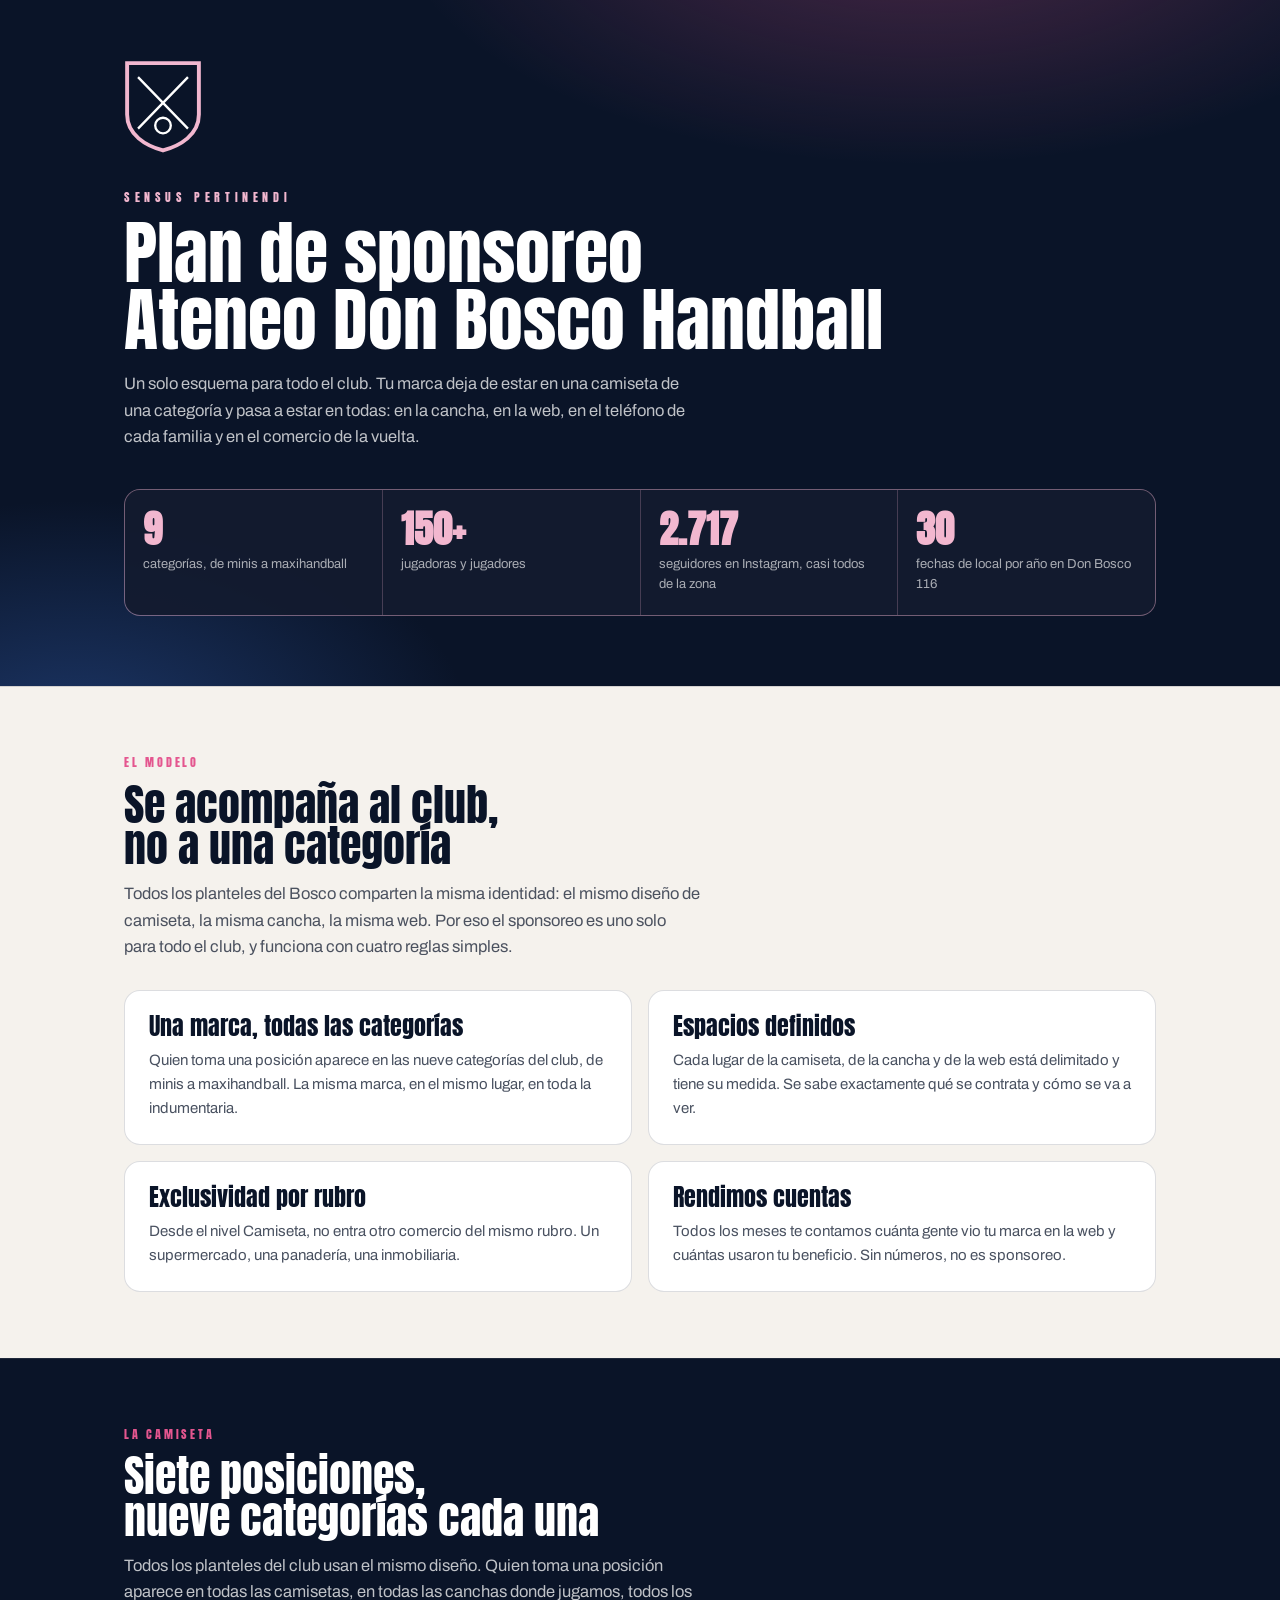
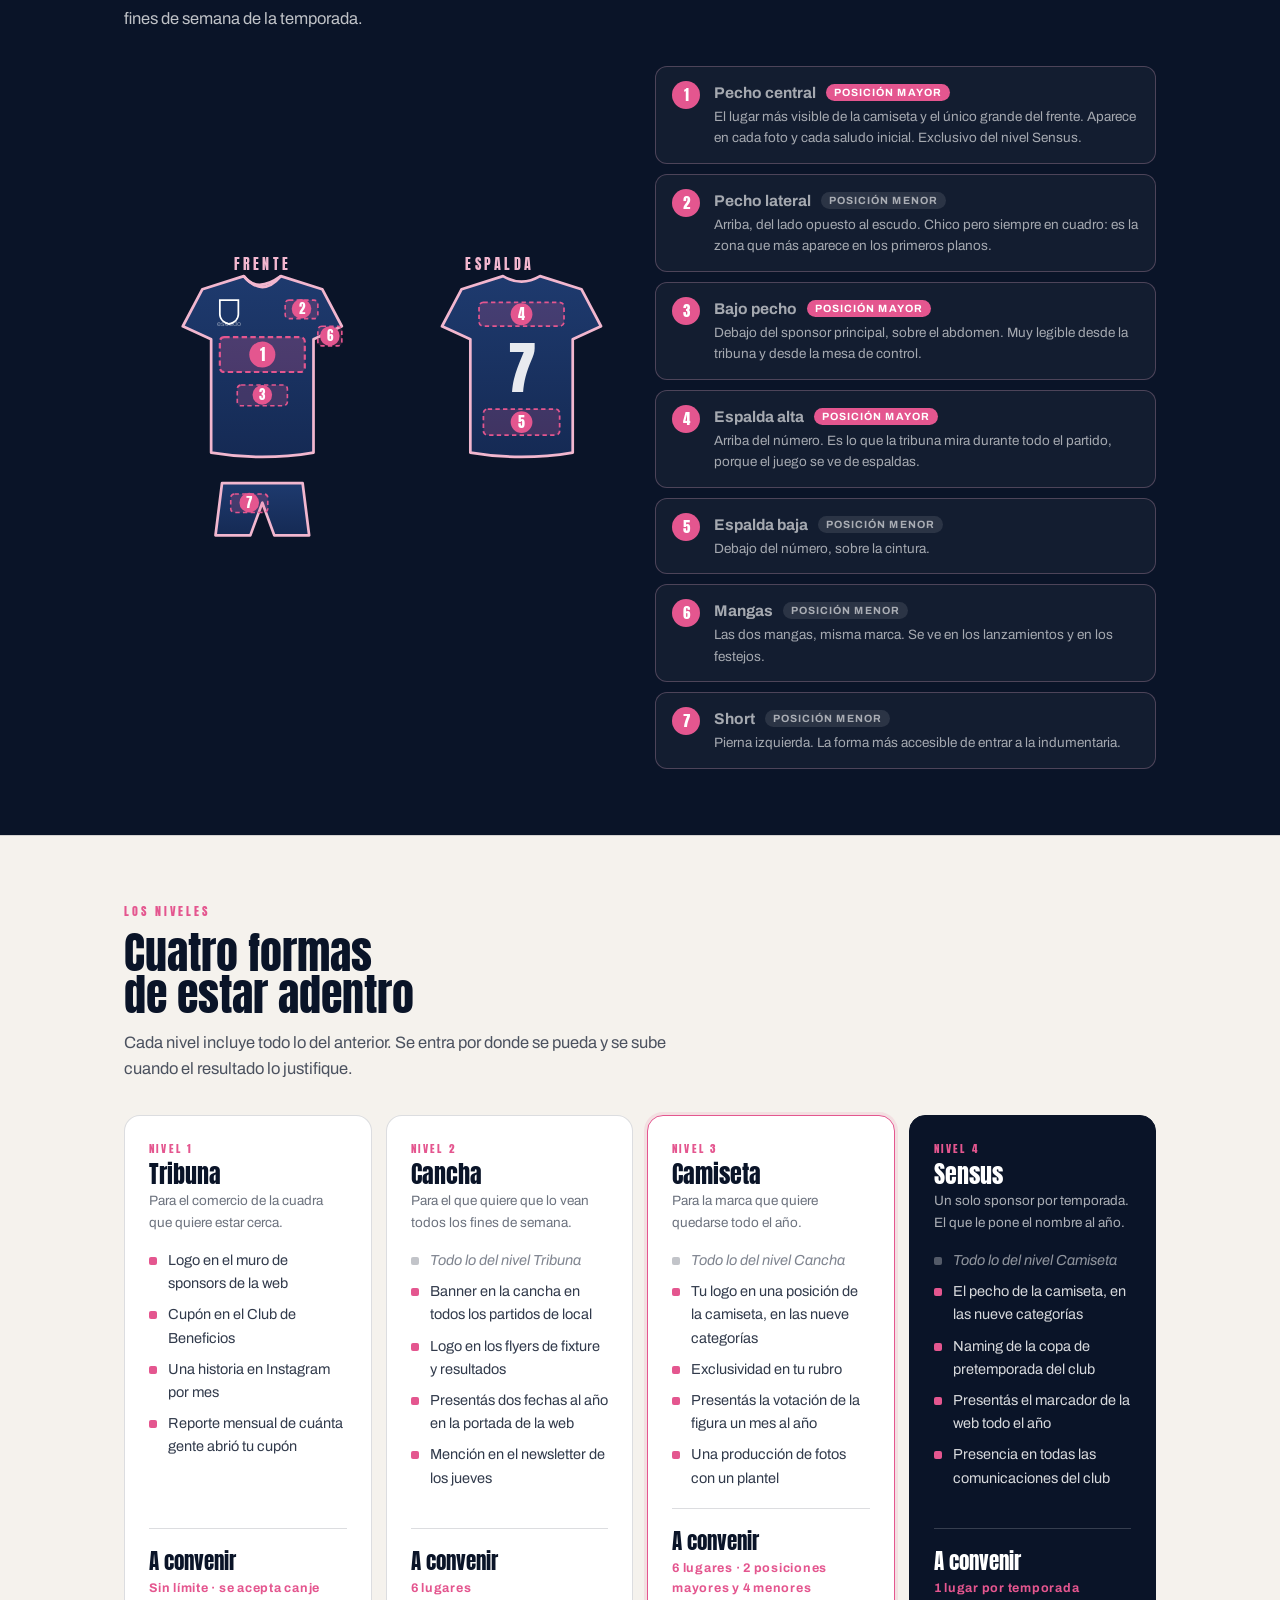
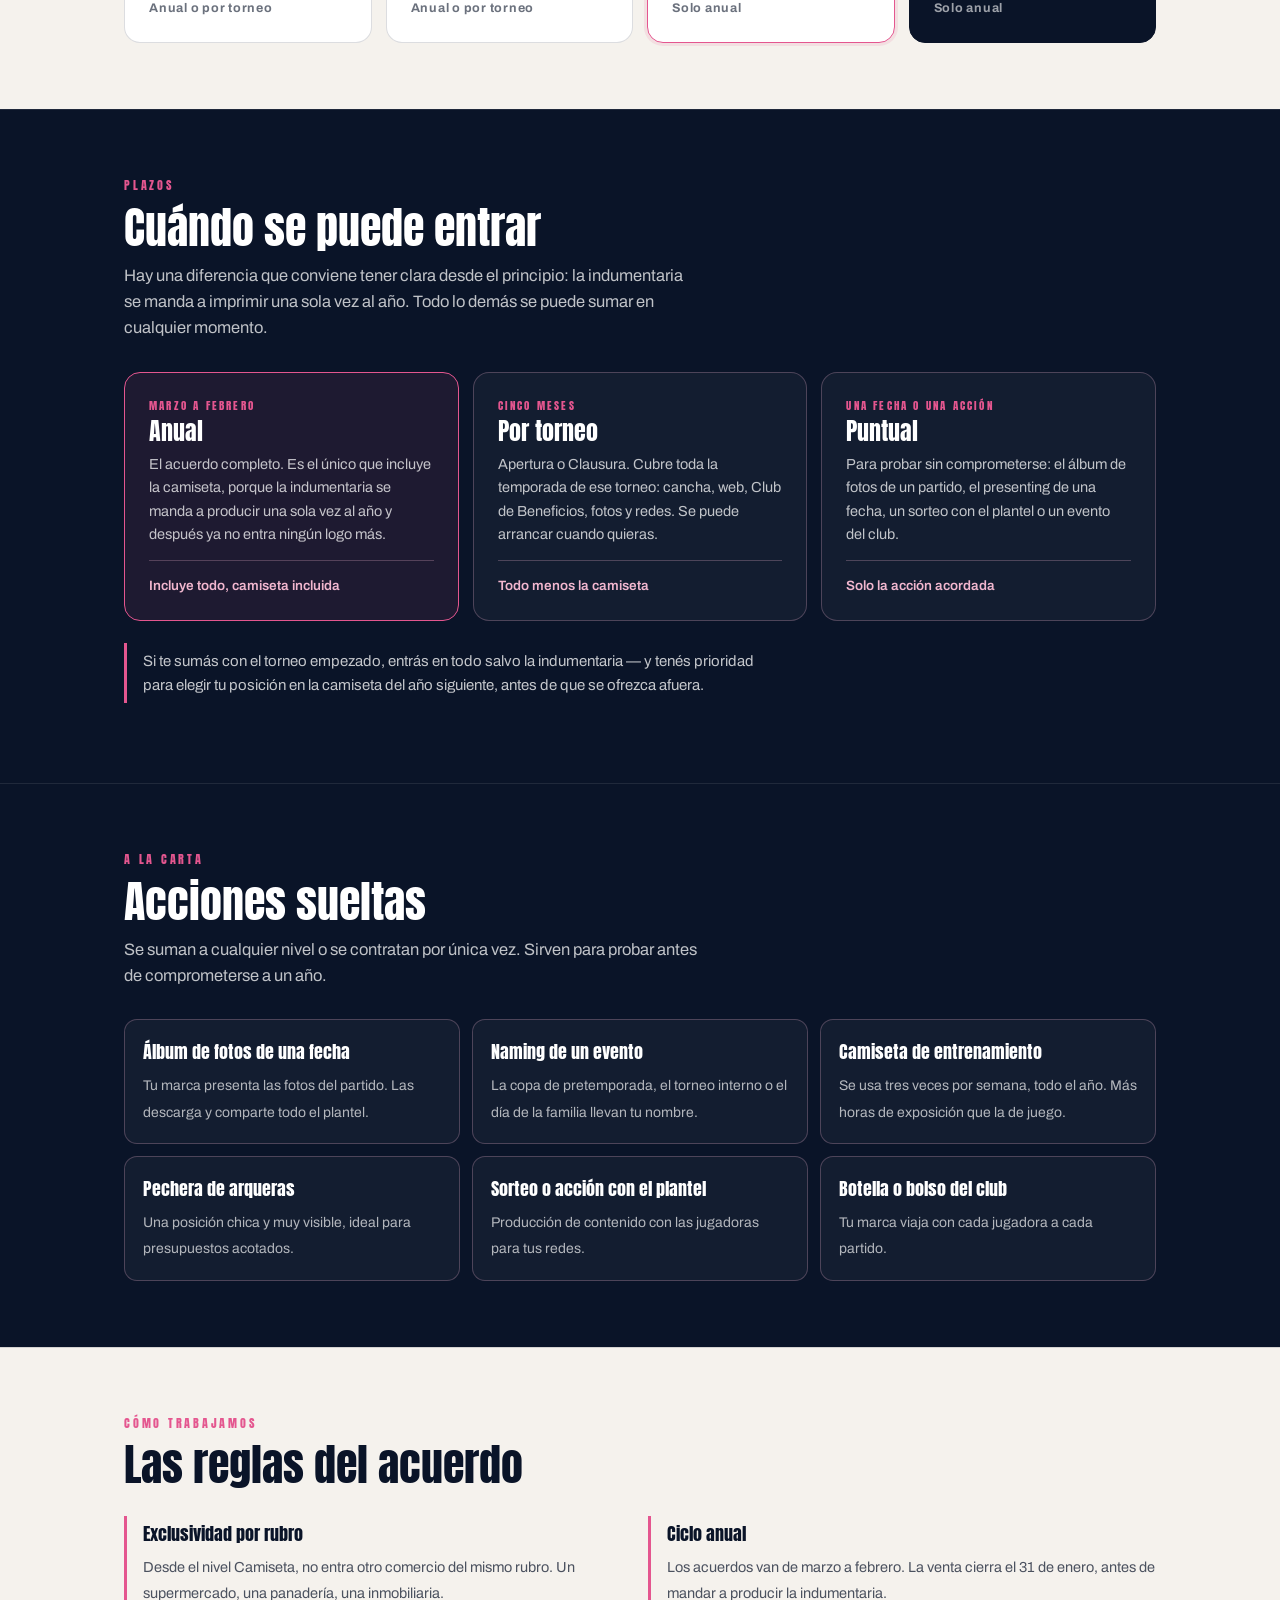
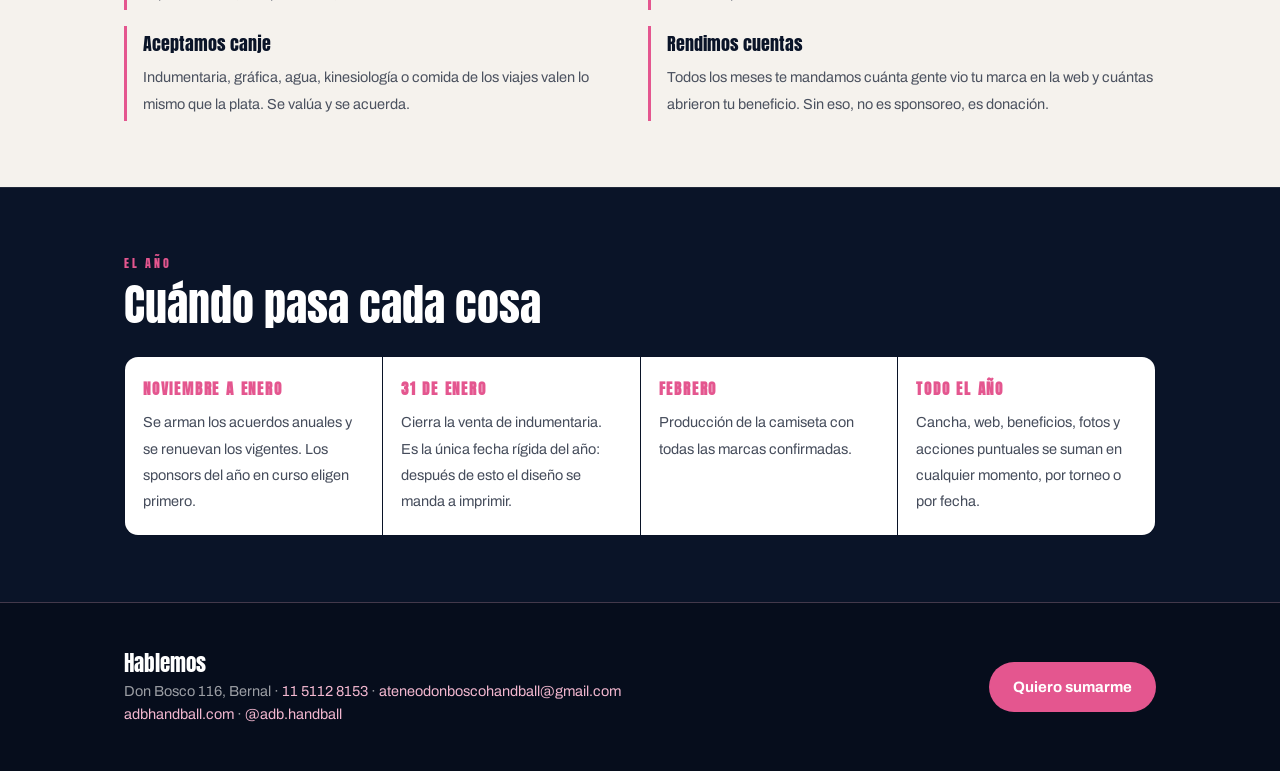
==== plan-sponsoreo.html @ f4de6987 "Sumar el plan de sponsoreo y pasar los paquetes a los cuatro niveles plan-sponsoreo.html entra al re" ====
<!DOCTYPE html>
<html lang="es-AR">
<head>
<meta charset="utf-8">
<meta name="viewport" content="width=device-width, initial-scale=1">
<meta name="robots" content="noindex, nofollow">
<title>Plan de sponsoreo — Ateneo Don Bosco Handball</title>
<meta name="theme-color" content="#0A1428">
<link rel="icon" href="iconos/icono-192.png" sizes="192x192">
<link rel="preconnect" href="https://fonts.googleapis.com">
<link rel="preconnect" href="https://fonts.gstatic.com" crossorigin>
<link href="https://fonts.googleapis.com/css2?family=Anton&family=Archivo:wght@400;500;600;700&display=swap" rel="stylesheet">
<style>
:root{
  --tinta:#0A1428; --azul:#152A54; --azul-2:#1E3A6E;
  --rosa:#F2B7CF; --rosa-vivo:#E4568F;
  --hueso:#F5F2ED;
  --linea:rgba(242,183,207,.26); --linea-osc:rgba(10,20,40,.14);
  --display:'Anton',Impact,sans-serif; --texto:'Archivo',system-ui,sans-serif;
}
*{box-sizing:border-box}
body{margin:0;background:var(--tinta);color:#fff;font-family:var(--texto);font-size:16.5px;line-height:1.6;-webkit-font-smoothing:antialiased}
@media (prefers-reduced-motion:reduce){*{animation:none!important;transition:none!important}}
img,svg{max-width:100%}
:focus-visible{outline:3px solid var(--rosa-vivo);outline-offset:3px}
.wrap{max-width:1080px;margin:0 auto;padding:0 24px}
.h1,.h2,.h3{font-family:var(--display);font-weight:400;line-height:.95;margin:0}
.h1{font-size:clamp(38px,6.6vw,70px)}
.h2{font-size:clamp(27px,3.8vw,44px)}
.h3{font-size:clamp(19px,2.2vw,24px)}
p{margin:0 0 14px}
section{padding:66px 0;border-top:1px solid rgba(255,255,255,.09)}
.claro{background:var(--hueso);color:var(--tinta);border-top-color:var(--linea-osc)}
.rotulo{font-family:var(--display);font-size:11.5px;letter-spacing:.24em;color:var(--rosa-vivo);text-transform:uppercase;margin:0 0 12px}
.bajada{color:rgba(255,255,255,.74);max-width:64ch}
.claro .bajada{color:rgba(10,20,40,.72)}

/* portada */
.portada{padding:60px 0 70px;position:relative;overflow:hidden;border:0}
.portada::before{content:"";position:absolute;inset:0;background:
  radial-gradient(860px 420px at 72% -14%,rgba(228,86,143,.3),transparent 62%),
  radial-gradient(660px 400px at 6% 108%,rgba(30,58,110,.9),transparent 60%)}
.portada>*{position:relative}
.escudo{width:78px;margin-bottom:26px}
.lema{font-family:var(--display);font-size:11.5px;letter-spacing:.4em;color:var(--rosa);margin:0 0 14px}
.cifras{display:grid;grid-template-columns:repeat(4,1fr);gap:1px;background:var(--linea);border:1px solid var(--linea);border-radius:16px;overflow:hidden;margin-top:38px}
@media(max-width:700px){.cifras{grid-template-columns:1fr 1fr}}
.cifra{background:rgba(10,20,40,.86);padding:20px 18px}
.cifra b{display:block;font-family:var(--display);font-size:clamp(26px,3.6vw,38px);line-height:1;color:var(--rosa)}
.cifra span{font-size:13px;color:rgba(255,255,255,.64);display:block;margin-top:6px}

/* antes y despues */
.comparo{display:grid;grid-template-columns:1fr 1fr;gap:16px;margin-top:30px}
@media(max-width:760px){.comparo{grid-template-columns:1fr}}
.caja{border:1px solid var(--linea-osc);border-radius:16px;padding:26px;background:#fff}
.caja.bien{border-color:var(--rosa-vivo);background:rgba(228,86,143,.06)}
.caja h3{margin-bottom:14px}
.caja ul{margin:0;padding-left:18px;font-size:15px;color:rgba(10,20,40,.76)}
.caja li{margin-bottom:8px}
.sello{display:inline-block;font-family:var(--display);font-size:11px;letter-spacing:.18em;text-transform:uppercase;padding:5px 11px;border-radius:999px;margin-bottom:12px}
.sello.mal{background:rgba(10,20,40,.1);color:rgba(10,20,40,.6)}
.sello.ok{background:var(--rosa-vivo);color:#fff}

/* camiseta */
.camiseta-grid{display:grid;grid-template-columns:1fr 1fr;gap:30px;align-items:center;margin-top:34px}
@media(max-width:840px){.camiseta-grid{grid-template-columns:1fr}}
.posiciones{list-style:none;margin:0;padding:0;display:flex;flex-direction:column;gap:10px}
.pos{display:flex;gap:14px;align-items:flex-start;border:1px solid var(--linea);border-radius:12px;padding:14px 16px;background:rgba(255,255,255,.04)}
.pos .n{width:28px;height:28px;flex:0 0 auto;border-radius:50%;background:var(--rosa-vivo);color:#fff;display:grid;place-items:center;font-family:var(--display);font-size:15px}
.pos b{display:block;font-size:15.5px}
.pos span{font-size:13.5px;color:rgba(255,255,255,.62)}
.pos .tam{font-style:normal;font-family:var(--texto);font-size:10.5px;letter-spacing:.1em;text-transform:uppercase;padding:3px 8px;border-radius:999px;background:rgba(255,255,255,.1);color:rgba(255,255,255,.6);margin-left:7px;vertical-align:2px}
.pos .tam.mayor{background:var(--rosa-vivo);color:#fff}

/* niveles */
.niveles{display:grid;grid-template-columns:repeat(4,1fr);gap:14px;margin-top:32px}
@media(max-width:1000px){.niveles{grid-template-columns:1fr 1fr}}
@media(max-width:620px){.niveles{grid-template-columns:1fr}}
.nivel{border:1px solid var(--linea-osc);border-radius:16px;padding:24px;background:#fff;display:flex;flex-direction:column}
.nivel.top{background:var(--tinta);color:#fff;border-color:var(--tinta)}
.nivel.destacado{border-color:var(--rosa-vivo);box-shadow:0 0 0 3px rgba(228,86,143,.12)}
.nivel .orden{font-family:var(--display);font-size:11px;letter-spacing:.2em;color:var(--rosa-vivo);text-transform:uppercase}
.nivel h3{margin:6px 0 4px}
.nivel .para{font-size:13.5px;color:rgba(10,20,40,.6);margin-bottom:16px;min-height:38px}
.nivel.top .para{color:rgba(255,255,255,.66)}
.nivel ul{list-style:none;margin:0 0 18px;padding:0;display:flex;flex-direction:column;gap:8px;font-size:14.5px}
.nivel li{padding-left:19px;position:relative;color:rgba(10,20,40,.84)}
.nivel.top li{color:rgba(255,255,255,.84)}
.nivel li::before{content:"";position:absolute;left:0;top:8px;width:8px;height:8px;border-radius:2px;background:var(--rosa-vivo)}
.nivel li.hereda{color:rgba(10,20,40,.52);font-style:italic}
.nivel.top li.hereda{color:rgba(255,255,255,.55)}
.nivel li.hereda::before{background:rgba(10,20,40,.25)}
.nivel.top li.hereda::before{background:rgba(255,255,255,.3)}
.nivel .precio{margin-top:auto;padding-top:16px;border-top:1px solid var(--linea-osc);font-family:var(--display);font-size:21px}
.nivel.top .precio{border-top-color:rgba(255,255,255,.18)}
.nivel .cupos{font-size:12.5px;letter-spacing:.06em;color:var(--rosa-vivo);font-weight:700;display:block;font-family:var(--texto)}

/* principios */
.principios{display:grid;grid-template-columns:repeat(2,1fr);gap:16px;margin-top:30px}
@media(max-width:760px){.principios{grid-template-columns:1fr}}
.principio{border:1px solid var(--linea-osc);border-radius:16px;padding:24px;background:#fff}
.principio h3{margin-bottom:10px}
.principio p{margin:0;font-size:15px;color:rgba(10,20,40,.74)}

/* plazos */
.plazos{display:grid;grid-template-columns:repeat(3,1fr);gap:14px;margin-top:30px}
@media(max-width:860px){.plazos{grid-template-columns:1fr}}
.plazo{border:1px solid var(--linea);border-radius:16px;padding:24px;background:rgba(255,255,255,.04);display:flex;flex-direction:column}
.plazo.principal{border-color:var(--rosa-vivo);background:rgba(228,86,143,.09)}
.plazo .dura{font-family:var(--display);font-size:11px;letter-spacing:.2em;color:var(--rosa-vivo);text-transform:uppercase}
.plazo h3{margin:6px 0 10px}
.plazo p{font-size:14.5px;color:rgba(255,255,255,.74)}
.plazo .incluye{margin-top:auto;padding-top:14px;border-top:1px solid var(--linea);font-size:13.5px}
.plazo .incluye b{color:var(--rosa);font-weight:600}
.nota{margin-top:22px;border-left:3px solid var(--rosa-vivo);padding:6px 0 6px 16px;font-size:15px;color:rgba(255,255,255,.76);max-width:70ch}

/* menu suelto */
.menu{display:grid;grid-template-columns:repeat(auto-fill,minmax(250px,1fr));gap:12px;margin-top:30px}
.item{border:1px solid var(--linea);border-radius:13px;padding:18px;background:rgba(255,255,255,.04)}
.item b{display:block;font-family:var(--display);font-size:18px;font-weight:400;margin-bottom:5px}
.item span{font-size:14px;color:rgba(255,255,255,.68)}

/* reglas */
.reglas{display:grid;grid-template-columns:repeat(2,1fr);gap:16px;margin-top:30px}
@media(max-width:760px){.reglas{grid-template-columns:1fr}}
.regla{border-left:3px solid var(--rosa-vivo);padding:4px 0 4px 16px}
.regla b{display:block;font-family:var(--display);font-size:18px;font-weight:400;margin-bottom:5px}
.regla span{font-size:14.5px;color:rgba(255,255,255,.7)}

/* calendario */
.linea-tiempo{display:grid;grid-template-columns:repeat(4,1fr);gap:1px;background:var(--linea-osc);border:1px solid var(--linea-osc);border-radius:14px;overflow:hidden;margin-top:30px}
@media(max-width:760px){.linea-tiempo{grid-template-columns:1fr 1fr}}
.hito{background:#fff;padding:20px 18px}
.hito b{display:block;font-family:var(--display);font-size:15px;letter-spacing:.12em;color:var(--rosa-vivo);text-transform:uppercase;margin-bottom:8px}
.hito span{font-size:14.5px;color:rgba(10,20,40,.76)}

footer{background:#060D1C;padding:44px 0;font-size:14.5px;color:rgba(255,255,255,.6);border-top:1px solid var(--linea)}
footer a{color:var(--rosa);text-decoration:none}
.pie-cta{display:flex;justify-content:space-between;gap:20px;flex-wrap:wrap;align-items:center}
.btn{display:inline-block;text-decoration:none;font-weight:700;font-size:15px;padding:13px 24px;border-radius:999px;background:var(--rosa-vivo);color:#fff}
@media print{body{background:#fff;color:#000}section{border:0;padding:26px 0}.portada::before{display:none}}
</style>
</head>
<body>

<!-- =========================================================================
     Plan de sponsoreo. Página interna, no linkeada y sin indexar.
     Los precios y cupos están en el bloque PLAN, al final del archivo.
     ========================================================================= -->

<header class="portada">
  <div class="wrap">
    <svg class="escudo" viewBox="0 0 100 120" role="img" aria-label="Escudo del club">
      <path d="M4 4h92v66c0 26-24 40-46 46C28 110 4 96 4 70Z" fill="#0A1428" stroke="#F2B7CF" stroke-width="5"/>
      <path d="M18 22 82 88M82 22 18 88" stroke="#fff" stroke-width="3"/>
      <circle cx="50" cy="84" r="10" fill="none" stroke="#fff" stroke-width="3"/>
    </svg>
    <p class="lema">SENSUS PERTINENDI</p>
    <h1 class="h1">Plan de sponsoreo<br>Ateneo Don Bosco Handball</h1>
    <p class="bajada" style="margin-top:18px">Un solo esquema para todo el club. Tu marca deja de estar en una camiseta de una categoría y pasa a estar en todas: en la cancha, en la web, en el teléfono de cada familia y en el comercio de la vuelta.</p>
    <div class="cifras" id="cifras"></div>
  </div>
</header>

<main>

<section class="claro">
  <div class="wrap">
    <p class="rotulo">El modelo</p>
    <h2 class="h2">Se acompaña al club,<br>no a una categoría</h2>
    <p class="bajada" style="margin-top:14px">Todos los planteles del Bosco comparten la misma identidad: el mismo diseño de camiseta, la misma cancha, la misma web. Por eso el sponsoreo es uno solo para todo el club, y funciona con cuatro reglas simples.</p>
    <div class="principios" id="principios"></div>
  </div>
</section>

<section>
  <div class="wrap">
    <p class="rotulo">La camiseta</p>
    <h2 class="h2">Siete posiciones,<br>nueve categorías cada una</h2>
    <p class="bajada" style="margin-top:14px">Todos los planteles del club usan el mismo diseño. Quien toma una posición aparece en todas las camisetas, en todas las canchas donde jugamos, todos los fines de semana de la temporada.</p>

    <div class="camiseta-grid">
      <div>
        <svg viewBox="0 0 460 300" role="img" aria-label="Diagrama de la camiseta con las cinco posiciones de sponsor numeradas">
          <defs>
            <linearGradient id="tela" x1="0" y1="0" x2="0" y2="1">
              <stop offset="0%" stop-color="#1E3A6E"/><stop offset="100%" stop-color="#152A54"/>
            </linearGradient>
          </defs>

          <!-- FRENTE -->
          <g transform="translate(12,18)">
            <text x="115" y="0" fill="#F2B7CF" font-family="Anton,Impact,sans-serif" font-size="13" letter-spacing="3" text-anchor="middle">FRENTE</text>
            <path d="M60 18 L98 6 Q110 22 132 6 L170 18 L188 52 L162 64 L162 168 Q115 176 68 168 L68 64 L42 52 Z"
                  fill="url(#tela)" stroke="#F2B7CF" stroke-width="2.5" stroke-linejoin="round"/>
            <path d="M98 6 Q115 26 132 6" fill="none" stroke="#F2B7CF" stroke-width="2.5"/>

            <!-- escudo del club -->
            <path d="M76 28h17v13c0 5-4.5 8-8.5 9-4-1-8.5-4-8.5-9Z" fill="none" stroke="#fff" stroke-width="1.6"/>
            <text x="84" y="52" fill="rgba(255,255,255,.5)" font-family="Archivo,sans-serif" font-size="6.5" text-anchor="middle">escudo</text>

            <!-- 2 pecho lateral -->
            <rect x="136" y="28" width="30" height="17" rx="3.5" fill="rgba(228,86,143,.2)" stroke="#E4568F" stroke-width="1.5" stroke-dasharray="4 3"/>
            <circle cx="151" cy="36" r="9" fill="#E4568F"/>
            <text x="151" y="40.5" fill="#fff" font-family="Anton,Impact,sans-serif" font-size="12" text-anchor="middle">2</text>

            <!-- 1 pecho central -->
            <rect x="76" y="62" width="78" height="32" rx="4" fill="rgba(228,86,143,.24)" stroke="#E4568F" stroke-width="2" stroke-dasharray="5 3"/>
            <circle cx="115" cy="78" r="12" fill="#E4568F"/>
            <text x="115" y="83.5" fill="#fff" font-family="Anton,Impact,sans-serif" font-size="15" text-anchor="middle">1</text>

            <!-- 3 bajo pecho -->
            <rect x="92" y="106" width="46" height="19" rx="3.5" fill="rgba(228,86,143,.2)" stroke="#E4568F" stroke-width="1.5" stroke-dasharray="4 3"/>
            <circle cx="115" cy="115" r="9" fill="#E4568F"/>
            <text x="115" y="119.5" fill="#fff" font-family="Anton,Impact,sans-serif" font-size="12" text-anchor="middle">3</text>

            <!-- 6 manga -->
            <rect x="166" y="52" width="22" height="18" rx="3.5" fill="rgba(228,86,143,.2)" stroke="#E4568F" stroke-width="1.5" stroke-dasharray="4 3"/>
            <circle cx="177" cy="61" r="9" fill="#E4568F"/>
            <text x="177" y="65.5" fill="#fff" font-family="Anton,Impact,sans-serif" font-size="12" text-anchor="middle">6</text>

            <!-- 7 short -->
            <path d="M78 196 L152 196 L158 244 L126 244 L115 214 L104 244 L72 244 Z" fill="url(#tela)" stroke="#F2B7CF" stroke-width="2.5" stroke-linejoin="round"/>
            <rect x="86" y="206" width="34" height="17" rx="3.5" fill="rgba(228,86,143,.2)" stroke="#E4568F" stroke-width="1.5" stroke-dasharray="4 3"/>
            <circle cx="103" cy="214" r="9" fill="#E4568F"/>
            <text x="103" y="218.5" fill="#fff" font-family="Anton,Impact,sans-serif" font-size="12" text-anchor="middle">7</text>
          </g>

          <!-- ESPALDA -->
          <g transform="translate(250,18)">
            <text x="95" y="0" fill="#F2B7CF" font-family="Anton,Impact,sans-serif" font-size="13" letter-spacing="3" text-anchor="middle">ESPALDA</text>
            <path d="M60 18 L98 6 Q115 16 132 6 L170 18 L188 52 L162 64 L162 168 Q115 176 68 168 L68 64 L42 52 Z"
                  fill="url(#tela)" stroke="#F2B7CF" stroke-width="2.5" stroke-linejoin="round"/>
            <!-- 4 espalda alta -->
            <rect x="76" y="30" width="78" height="22" rx="4" fill="rgba(228,86,143,.2)" stroke="#E4568F" stroke-width="1.6" stroke-dasharray="4 3"/>
            <circle cx="115" cy="41" r="10" fill="#E4568F"/>
            <text x="115" y="46" fill="#fff" font-family="Anton,Impact,sans-serif" font-size="13" text-anchor="middle">4</text>
            <!-- numero -->
            <text x="115" y="112" fill="#fff" font-family="Anton,Impact,sans-serif" font-size="52" text-anchor="middle" opacity=".9">7</text>
            <!-- 5 espalda baja -->
            <rect x="80" y="128" width="70" height="24" rx="4" fill="rgba(228,86,143,.2)" stroke="#E4568F" stroke-width="1.6" stroke-dasharray="4 3"/>
            <circle cx="115" cy="140" r="10" fill="#E4568F"/>
            <text x="115" y="145" fill="#fff" font-family="Anton,Impact,sans-serif" font-size="13" text-anchor="middle">5</text>
          </g>
        </svg>
      </div>

      <ul class="posiciones" id="posiciones"></ul>
    </div>
  </div>
</section>

<section class="claro">
  <div class="wrap">
    <p class="rotulo">Los niveles</p>
    <h2 class="h2">Cuatro formas<br>de estar adentro</h2>
    <p class="bajada" style="margin-top:14px">Cada nivel incluye todo lo del anterior. Se entra por donde se pueda y se sube cuando el resultado lo justifique.</p>
    <div class="niveles" id="niveles"></div>
  </div>
</section>

<section>
  <div class="wrap">
    <p class="rotulo">Plazos</p>
    <h2 class="h2">Cuándo se puede entrar</h2>
    <p class="bajada" style="margin-top:14px">Hay una diferencia que conviene tener clara desde el principio: la indumentaria se manda a imprimir una sola vez al año. Todo lo demás se puede sumar en cualquier momento.</p>
    <div class="plazos" id="plazos"></div>
    <p class="nota" id="nota-plazos"></p>
  </div>
</section>

<section>
  <div class="wrap">
    <p class="rotulo">A la carta</p>
    <h2 class="h2">Acciones sueltas</h2>
    <p class="bajada" style="margin-top:14px">Se suman a cualquier nivel o se contratan por única vez. Sirven para probar antes de comprometerse a un año.</p>
    <div class="menu" id="menu"></div>
  </div>
</section>

<section class="claro">
  <div class="wrap">
    <p class="rotulo">Cómo trabajamos</p>
    <h2 class="h2">Las reglas del acuerdo</h2>
    <div class="reglas" id="reglas" style="color:var(--tinta)"></div>
  </div>
</section>

<section>
  <div class="wrap">
    <p class="rotulo">El año</p>
    <h2 class="h2">Cuándo pasa cada cosa</h2>
    <div class="linea-tiempo" id="calendario"></div>
  </div>
</section>

</main>

<footer>
  <div class="wrap pie-cta">
    <div>
      <strong style="color:#fff;font-family:var(--display);font-size:21px;font-weight:400;display:block">Hablemos</strong>
      Don Bosco 116, Bernal · <a id="f-wsp" href="#">11 5112 8153</a> · <a id="f-mail" href="#">ateneodonboscohandball@gmail.com</a><br>
      <a href="https://adbhandball.com">adbhandball.com</a> · <a id="f-ig" href="#">@adb.handball</a>
    </div>
    <a class="btn" id="f-cta" href="#">Quiero sumarme</a>
  </div>
</footer>

<script>
/* ========================= PLAN EDITABLE =========================
   Precios y cupos: completá con tus números. Mientras digan "A convenir",
   la página funciona igual y sirve para presentar el esquema.
   ================================================================ */
const PLAN = {
  contacto: { wsp:"5491151128153", mail:"ateneodonboscohandball@gmail.com", ig:"https://instagram.com/adb.handball" },

  cifras: [
    { b:"9",      l:"categorías, de minis a maxihandball" },
    { b:"150+",   l:"jugadoras y jugadores" },   // ⚠️ número real
    { b:"2.717",  l:"seguidores en Instagram, casi todos de la zona" },
    { b:"30",     l:"fechas de local por año en Don Bosco 116" }
  ],

  principios: [
    { t:"Una marca, todas las categorías", d:"Quien toma una posición aparece en las nueve categorías del club, de minis a maxihandball. La misma marca, en el mismo lugar, en toda la indumentaria." },
    { t:"Espacios definidos", d:"Cada lugar de la camiseta, de la cancha y de la web está delimitado y tiene su medida. Se sabe exactamente qué se contrata y cómo se va a ver." },
    { t:"Exclusividad por rubro", d:"Desde el nivel Camiseta, no entra otro comercio del mismo rubro. Un supermercado, una panadería, una inmobiliaria." },
    { t:"Rendimos cuentas", d:"Todos los meses te contamos cuánta gente vio tu marca en la web y cuántas usaron tu beneficio. Sin números, no es sponsoreo." }
  ],

  plazos: [
    { dura:"Marzo a febrero", nombre:"Anual", principal:true,
      d:"El acuerdo completo. Es el único que incluye la camiseta, porque la indumentaria se manda a producir una sola vez al año y después ya no entra ningún logo más.",
      incluye:"Incluye todo, camiseta incluida" },
    { dura:"Cinco meses", nombre:"Por torneo",
      d:"Apertura o Clausura. Cubre toda la temporada de ese torneo: cancha, web, Club de Beneficios, fotos y redes. Se puede arrancar cuando quieras.",
      incluye:"Todo menos la camiseta" },
    { dura:"Una fecha o una acción", nombre:"Puntual",
      d:"Para probar sin comprometerse: el álbum de fotos de un partido, el presenting de una fecha, un sorteo con el plantel o un evento del club.",
      incluye:"Solo la acción acordada" }
  ],

  notaPlazos: "Si te sumás con el torneo empezado, entrás en todo salvo la indumentaria — y tenés prioridad para elegir tu posición en la camiseta del año siguiente, antes de que se ofrezca afuera.",

  posiciones: [
    { n:"1", t:"Pecho central", tam:"Posición mayor", d:"El lugar más visible de la camiseta y el único grande del frente. Aparece en cada foto y cada saludo inicial. Exclusivo del nivel Sensus." },
    { n:"2", t:"Pecho lateral", tam:"Posición menor", d:"Arriba, del lado opuesto al escudo. Chico pero siempre en cuadro: es la zona que más aparece en los primeros planos." },
    { n:"3", t:"Bajo pecho", tam:"Posición mayor", d:"Debajo del sponsor principal, sobre el abdomen. Muy legible desde la tribuna y desde la mesa de control." },
    { n:"4", t:"Espalda alta", tam:"Posición mayor", d:"Arriba del número. Es lo que la tribuna mira durante todo el partido, porque el juego se ve de espaldas." },
    { n:"5", t:"Espalda baja", tam:"Posición menor", d:"Debajo del número, sobre la cintura." },
    { n:"6", t:"Mangas", tam:"Posición menor", d:"Las dos mangas, misma marca. Se ve en los lanzamientos y en los festejos." },
    { n:"7", t:"Short", tam:"Posición menor", d:"Pierna izquierda. La forma más accesible de entrar a la indumentaria." }
  ],

  niveles: [
    { orden:"Nivel 1", nombre:"Tribuna", para:"Para el comercio de la cuadra que quiere estar cerca.",
      items:["Logo en el muro de sponsors de la web","Cupón en el Club de Beneficios","Una historia en Instagram por mes","Reporte mensual de cuánta gente abrió tu cupón"],
      precio:"A convenir", cupos:"Sin límite · se acepta canje", vigencia:"Anual o por torneo" },

    { orden:"Nivel 2", nombre:"Cancha", para:"Para el que quiere que lo vean todos los fines de semana.",
      hereda:"Todo lo del nivel Tribuna",
      items:["Banner en la cancha en todos los partidos de local","Logo en los flyers de fixture y resultados","Presentás dos fechas al año en la portada de la web","Mención en el newsletter de los jueves"],
      precio:"A convenir", cupos:"6 lugares", vigencia:"Anual o por torneo" },

    { orden:"Nivel 3", nombre:"Camiseta", destacado:true, para:"Para la marca que quiere quedarse todo el año.",
      hereda:"Todo lo del nivel Cancha",
      items:["Tu logo en una posición de la camiseta, en las nueve categorías","Exclusividad en tu rubro","Presentás la votación de la figura un mes al año","Una producción de fotos con un plantel"],
      precio:"A convenir", cupos:"6 lugares · 2 posiciones mayores y 4 menores", vigencia:"Solo anual" },

    { orden:"Nivel 4", nombre:"Sensus", top:true, para:"Un solo sponsor por temporada. El que le pone el nombre al año.",
      hereda:"Todo lo del nivel Camiseta",
      items:["El pecho de la camiseta, en las nueve categorías","Naming de la copa de pretemporada del club","Presentás el marcador de la web todo el año","Presencia en todas las comunicaciones del club"],
      precio:"A convenir", cupos:"1 lugar por temporada", vigencia:"Solo anual" }
  ],

  menu: [
    { t:"Álbum de fotos de una fecha", d:"Tu marca presenta las fotos del partido. Las descarga y comparte todo el plantel." },
    { t:"Naming de un evento", d:"La copa de pretemporada, el torneo interno o el día de la familia llevan tu nombre." },
    { t:"Camiseta de entrenamiento", d:"Se usa tres veces por semana, todo el año. Más horas de exposición que la de juego." },
    { t:"Pechera de arqueras", d:"Una posición chica y muy visible, ideal para presupuestos acotados." },
    { t:"Sorteo o acción con el plantel", d:"Producción de contenido con las jugadoras para tus redes." },
    { t:"Botella o bolso del club", d:"Tu marca viaja con cada jugadora a cada partido." }
  ],

  reglas: [
    { t:"Exclusividad por rubro", d:"Desde el nivel Camiseta, no entra otro comercio del mismo rubro. Un supermercado, una panadería, una inmobiliaria." },
    { t:"Ciclo anual", d:"Los acuerdos van de marzo a febrero. La venta cierra el 31 de enero, antes de mandar a producir la indumentaria." },
    { t:"Aceptamos canje", d:"Indumentaria, gráfica, agua, kinesiología o comida de los viajes valen lo mismo que la plata. Se valúa y se acuerda." },
    { t:"Rendimos cuentas", d:"Todos los meses te mandamos cuánta gente vio tu marca en la web y cuántas abrieron tu beneficio. Sin eso, no es sponsoreo, es donación." }
  ],

  calendario: [
    { t:"Noviembre a enero", d:"Se arman los acuerdos anuales y se renuevan los vigentes. Los sponsors del año en curso eligen primero." },
    { t:"31 de enero", d:"Cierra la venta de indumentaria. Es la única fecha rígida del año: después de esto el diseño se manda a imprimir." },
    { t:"Febrero", d:"Producción de la camiseta con todas las marcas confirmadas." },
    { t:"Todo el año", d:"Cancha, web, beneficios, fotos y acciones puntuales se suman en cualquier momento, por torneo o por fecha." }
  ]
};

/* ========================= render ========================= */
const $ = s => document.querySelector(s);
const wsp = t => "https://wa.me/"+PLAN.contacto.wsp+"?text="+encodeURIComponent(t);

$("#cifras").innerHTML = PLAN.cifras.map(c =>
  '<div class="cifra"><b>'+c.b+'</b><span>'+c.l+'</span></div>').join("");

$("#principios").innerHTML = PLAN.principios.map(p =>
  '<article class="principio"><h3 class="h3">'+p.t+'</h3><p>'+p.d+'</p></article>').join("");

$("#plazos").innerHTML = PLAN.plazos.map(p =>
  '<article class="plazo'+(p.principal?" principal":"")+'">'
  + '<span class="dura">'+p.dura+'</span><h3 class="h3">'+p.nombre+'</h3>'
  + '<p>'+p.d+'</p><div class="incluye"><b>'+p.incluye+'</b></div></article>').join("");

$("#nota-plazos").textContent = PLAN.notaPlazos;

$("#posiciones").innerHTML = PLAN.posiciones.map(p =>
  '<li class="pos"><span class="n">'+p.n+'</span><span><b>'+p.t
  +' <i class="tam'+(p.tam==="Posición mayor"?" mayor":"")+'">'+p.tam+'</i></b><span>'+p.d+'</span></span></li>').join("");

$("#niveles").innerHTML = PLAN.niveles.map(n => {
  const hereda = n.hereda ? '<li class="hereda">'+n.hereda+'</li>' : '';
  return '<article class="nivel'+(n.top?" top":"")+(n.destacado?" destacado":"")+'">'
    + '<span class="orden">'+n.orden+'</span>'
    + '<h3 class="h3">'+n.nombre+'</h3>'
    + '<p class="para">'+n.para+'</p>'
    + '<ul>'+hereda+n.items.map(i=>'<li>'+i+'</li>').join("")+'</ul>'
    + '<div class="precio">'+n.precio+'<span class="cupos">'+n.cupos+'</span><span class="cupos" style="color:inherit;opacity:.6">'+n.vigencia+'</span></div>'
    + '</article>';
}).join("");

$("#menu").innerHTML = PLAN.menu.map(m =>
  '<div class="item"><b>'+m.t+'</b><span>'+m.d+'</span></div>').join("");

$("#reglas").innerHTML = PLAN.reglas.map(r =>
  '<div class="regla"><b>'+r.t+'</b><span style="color:rgba(10,20,40,.72)">'+r.d+'</span></div>').join("");

$("#calendario").innerHTML = PLAN.calendario.map(c =>
  '<div class="hito"><b>'+c.t+'</b><span>'+c.d+'</span></div>').join("");

$("#f-wsp").href = wsp("Hola! Vi el plan de sponsoreo del club y quiero hacer una consulta.");
$("#f-mail").href = "mailto:"+PLAN.contacto.mail;
$("#f-ig").href = PLAN.contacto.ig;
$("#f-cta").href = wsp("Hola! Me interesa sumarme como sponsor del Ateneo Don Bosco Handball.");
</script>
</body>
</html>
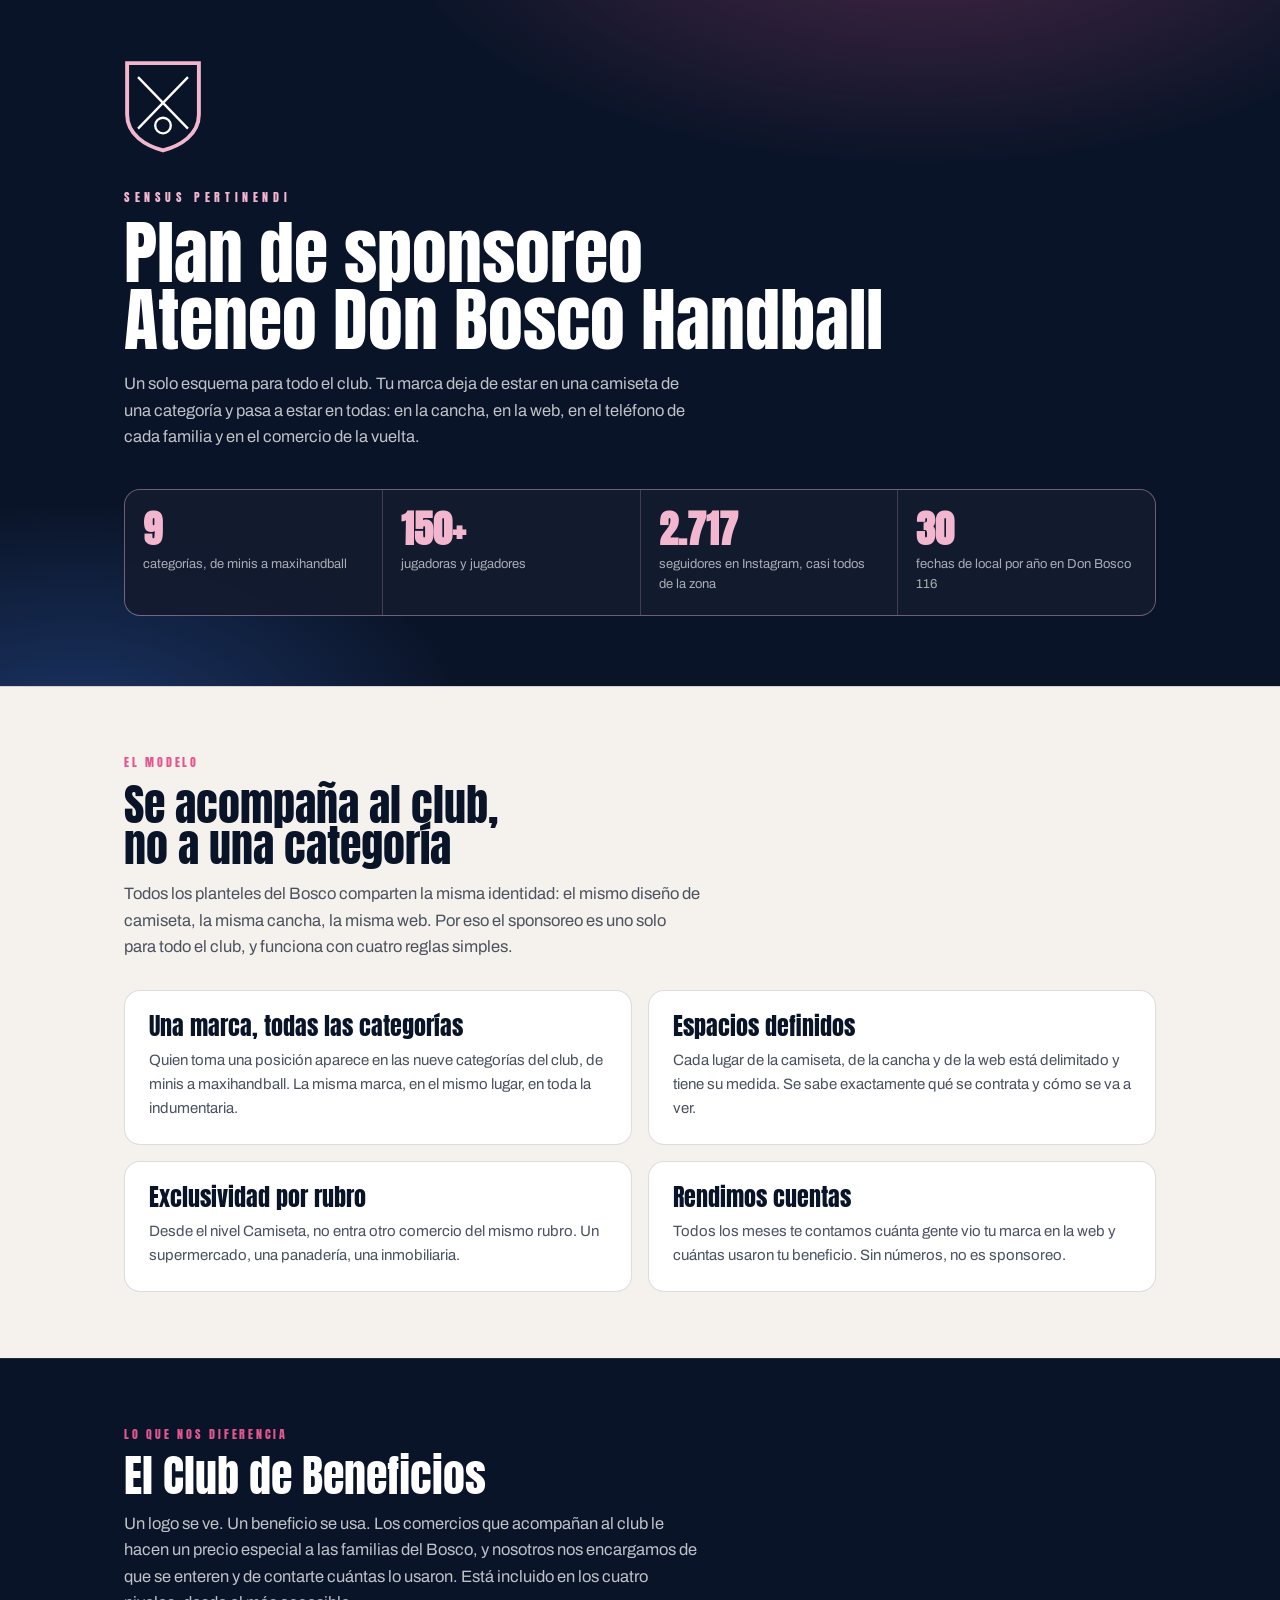
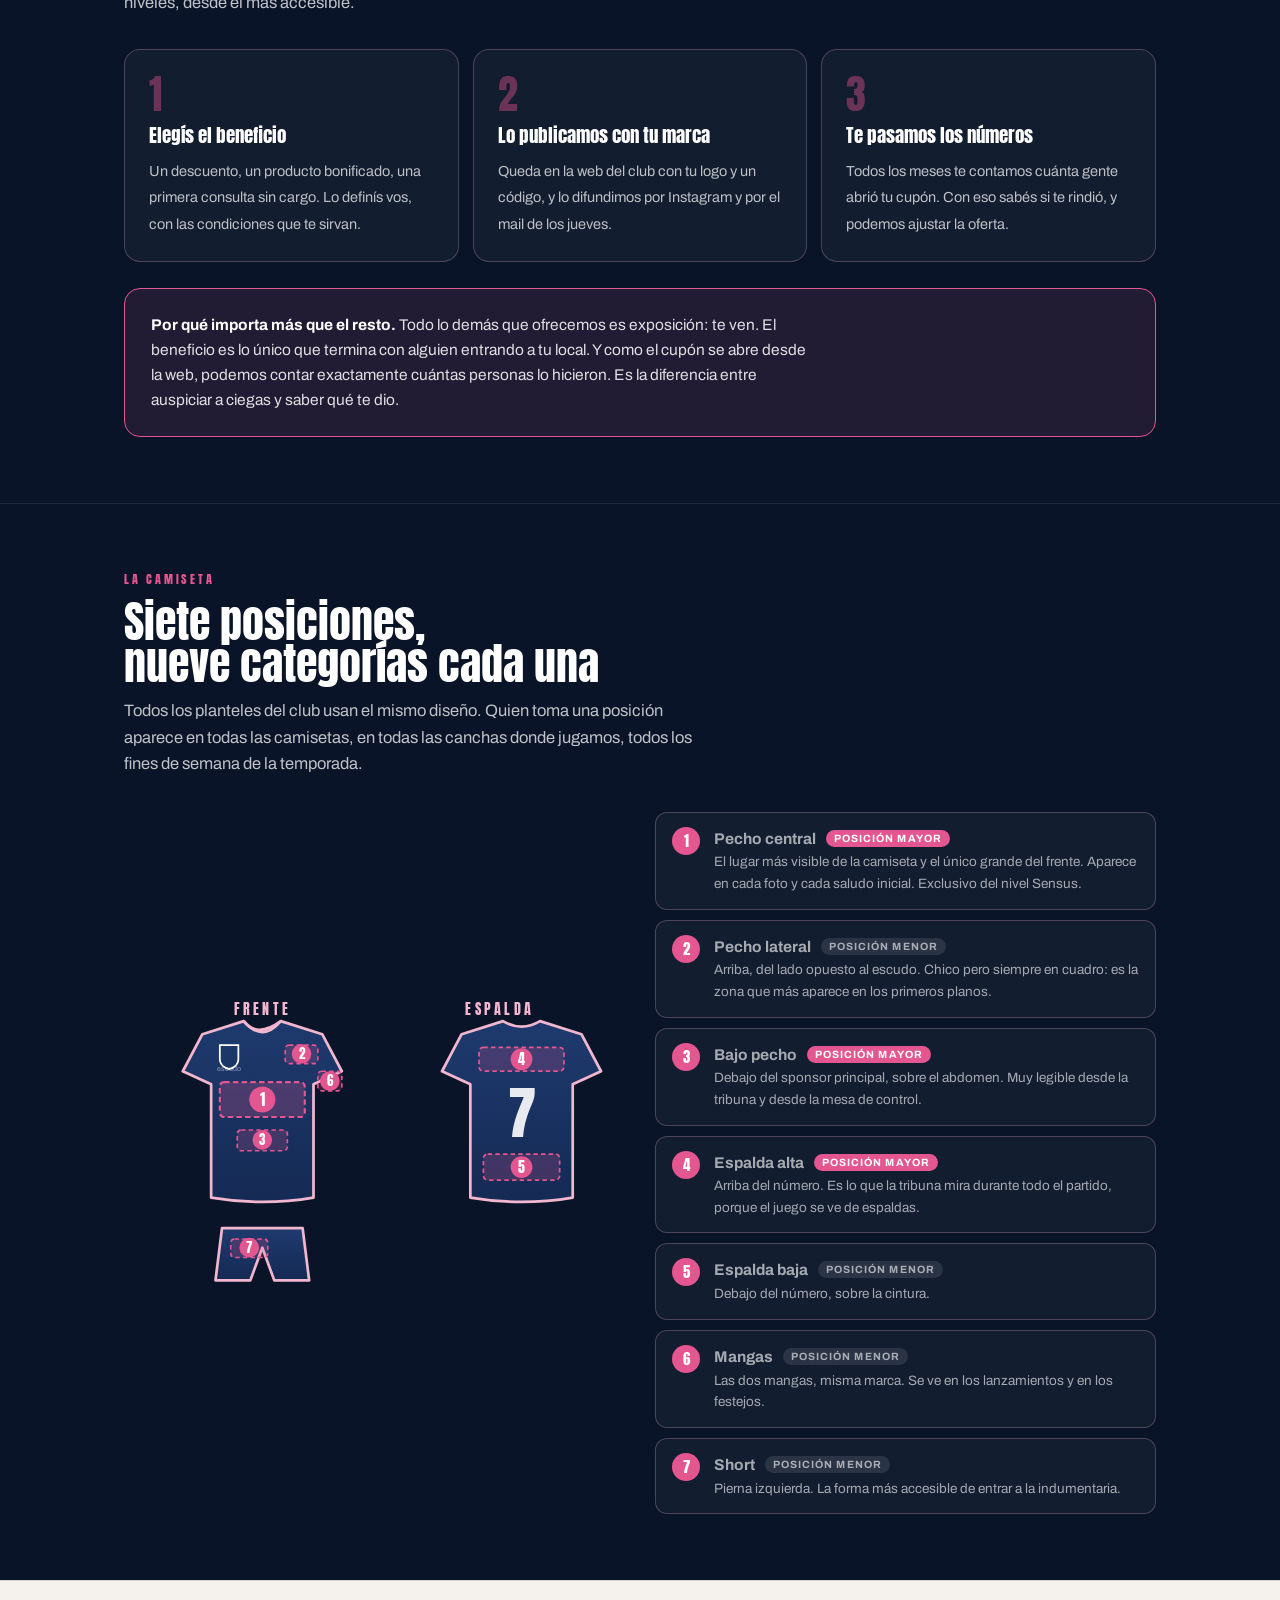
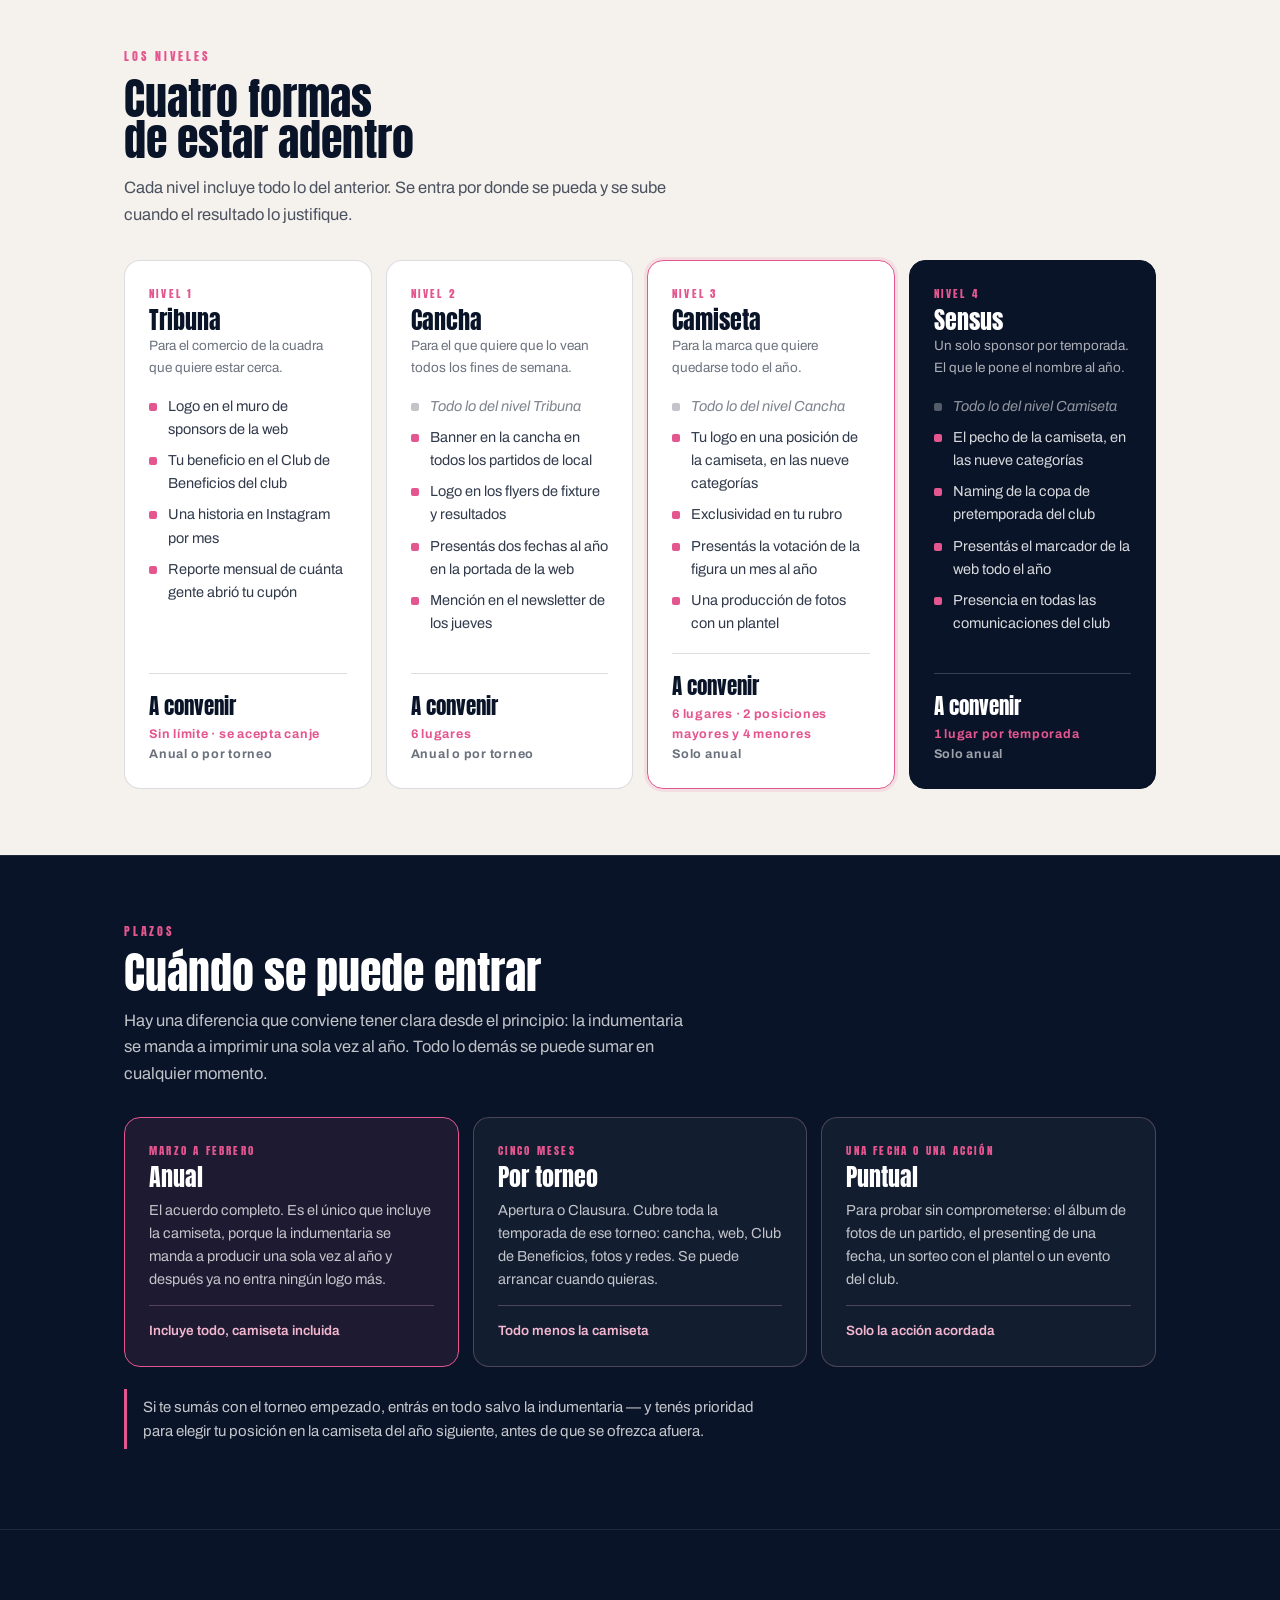
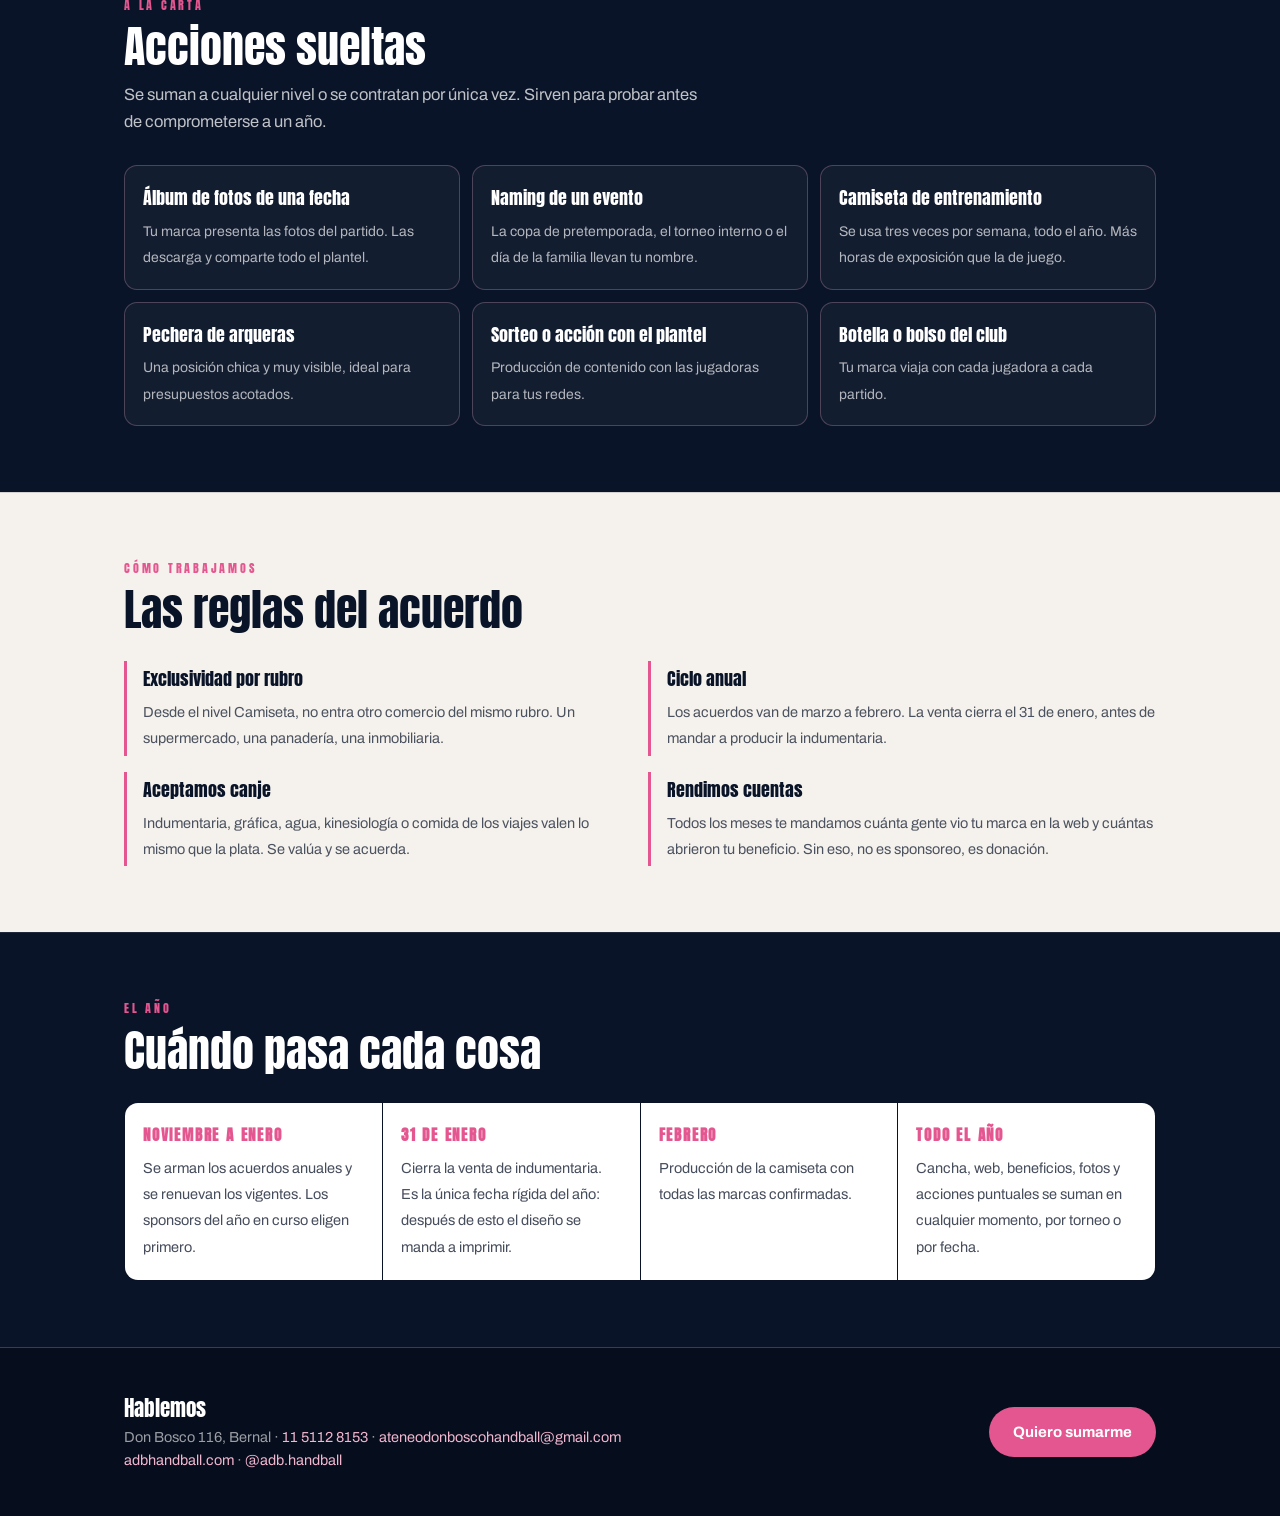
==== commit c9bd6e2a: "Sumar la sección del Club de Beneficios al plan de sponsoreo Tres pasos y un remate sobre por qué el" ====
--- a/plan-sponsoreo.html
+++ b/plan-sponsoreo.html
@@ -72,6 +72,17 @@
 .pos .tam{font-style:normal;font-family:var(--texto);font-size:10.5px;letter-spacing:.1em;text-transform:uppercase;padding:3px 8px;border-radius:999px;background:rgba(255,255,255,.1);color:rgba(255,255,255,.6);margin-left:7px;vertical-align:2px}
 .pos .tam.mayor{background:var(--rosa-vivo);color:#fff}
 
+/* pasos del club de beneficios */
+.pasos{display:grid;grid-template-columns:repeat(3,1fr);gap:14px;margin-top:32px}
+@media(max-width:860px){.pasos{grid-template-columns:1fr}}
+.paso{border:1px solid var(--linea);border-radius:16px;padding:24px;background:rgba(255,255,255,.04);position:relative}
+.paso .num{font-family:var(--display);font-size:40px;line-height:1;color:rgba(228,86,143,.42);display:block;margin-bottom:6px}
+.paso b{display:block;font-family:var(--display);font-size:19px;font-weight:400;margin-bottom:8px}
+.paso span{font-size:14.5px;color:rgba(255,255,255,.72)}
+.remate{margin-top:26px;border:1px solid var(--rosa-vivo);background:rgba(228,86,143,.1);border-radius:16px;padding:24px 26px}
+.remate p{margin:0;font-size:15.5px;color:rgba(255,255,255,.86);max-width:74ch}
+.remate strong{color:#fff}
+
 /* niveles */
 .niveles{display:grid;grid-template-columns:repeat(4,1fr);gap:14px;margin-top:32px}
 @media(max-width:1000px){.niveles{grid-template-columns:1fr 1fr}}
@@ -175,6 +186,20 @@
 
 <section>
   <div class="wrap">
+    <p class="rotulo">Lo que nos diferencia</p>
+    <h2 class="h2">El Club de Beneficios</h2>
+    <p class="bajada" style="margin-top:14px">Un logo se ve. Un beneficio se usa. Los comercios que acompañan al club le hacen un precio especial a las familias del Bosco, y nosotros nos encargamos de que se enteren y de contarte cuántas lo usaron. Está incluido en los cuatro niveles, desde el más accesible.</p>
+
+    <div class="pasos" id="pasos"></div>
+
+    <div class="remate">
+      <p><strong>Por qué importa más que el resto.</strong> Todo lo demás que ofrecemos es exposición: te ven. El beneficio es lo único que termina con alguien entrando a tu local. Y como el cupón se abre desde la web, podemos contar exactamente cuántas personas lo hicieron. Es la diferencia entre auspiciar a ciegas y saber qué te dio.</p>
+    </div>
+  </div>
+</section>
+
+<section>
+  <div class="wrap">
     <p class="rotulo">La camiseta</p>
     <h2 class="h2">Siete posiciones,<br>nueve categorías cada una</h2>
     <p class="bajada" style="margin-top:14px">Todos los planteles del club usan el mismo diseño. Quien toma una posición aparece en todas las camisetas, en todas las canchas donde jugamos, todos los fines de semana de la temporada.</p>
@@ -329,6 +354,12 @@
     { t:"Rendimos cuentas", d:"Todos los meses te contamos cuánta gente vio tu marca en la web y cuántas usaron tu beneficio. Sin números, no es sponsoreo." }
   ],
 
+  pasos: [
+    { n:"1", t:"Elegís el beneficio", d:"Un descuento, un producto bonificado, una primera consulta sin cargo. Lo definís vos, con las condiciones que te sirvan." },
+    { n:"2", t:"Lo publicamos con tu marca", d:"Queda en la web del club con tu logo y un código, y lo difundimos por Instagram y por el mail de los jueves." },
+    { n:"3", t:"Te pasamos los números", d:"Todos los meses te contamos cuánta gente abrió tu cupón. Con eso sabés si te rindió, y podemos ajustar la oferta." }
+  ],
+
   plazos: [
     { dura:"Marzo a febrero", nombre:"Anual", principal:true,
       d:"El acuerdo completo. Es el único que incluye la camiseta, porque la indumentaria se manda a producir una sola vez al año y después ya no entra ningún logo más.",
@@ -355,7 +386,7 @@
 
   niveles: [
     { orden:"Nivel 1", nombre:"Tribuna", para:"Para el comercio de la cuadra que quiere estar cerca.",
-      items:["Logo en el muro de sponsors de la web","Cupón en el Club de Beneficios","Una historia en Instagram por mes","Reporte mensual de cuánta gente abrió tu cupón"],
+      items:["Logo en el muro de sponsors de la web","Tu beneficio en el Club de Beneficios del club","Una historia en Instagram por mes","Reporte mensual de cuánta gente abrió tu cupón"],
       precio:"A convenir", cupos:"Sin límite · se acepta canje", vigencia:"Anual o por torneo" },
 
     { orden:"Nivel 2", nombre:"Cancha", para:"Para el que quiere que lo vean todos los fines de semana.",
@@ -407,6 +438,9 @@
 
 $("#principios").innerHTML = PLAN.principios.map(p =>
   '<article class="principio"><h3 class="h3">'+p.t+'</h3><p>'+p.d+'</p></article>').join("");
+
+$("#pasos").innerHTML = PLAN.pasos.map(p =>
+  '<article class="paso"><span class="num">'+p.n+'</span><b>'+p.t+'</b><span>'+p.d+'</span></article>').join("");
 
 $("#plazos").innerHTML = PLAN.plazos.map(p =>
   '<article class="plazo'+(p.principal?" principal":"")+'">'
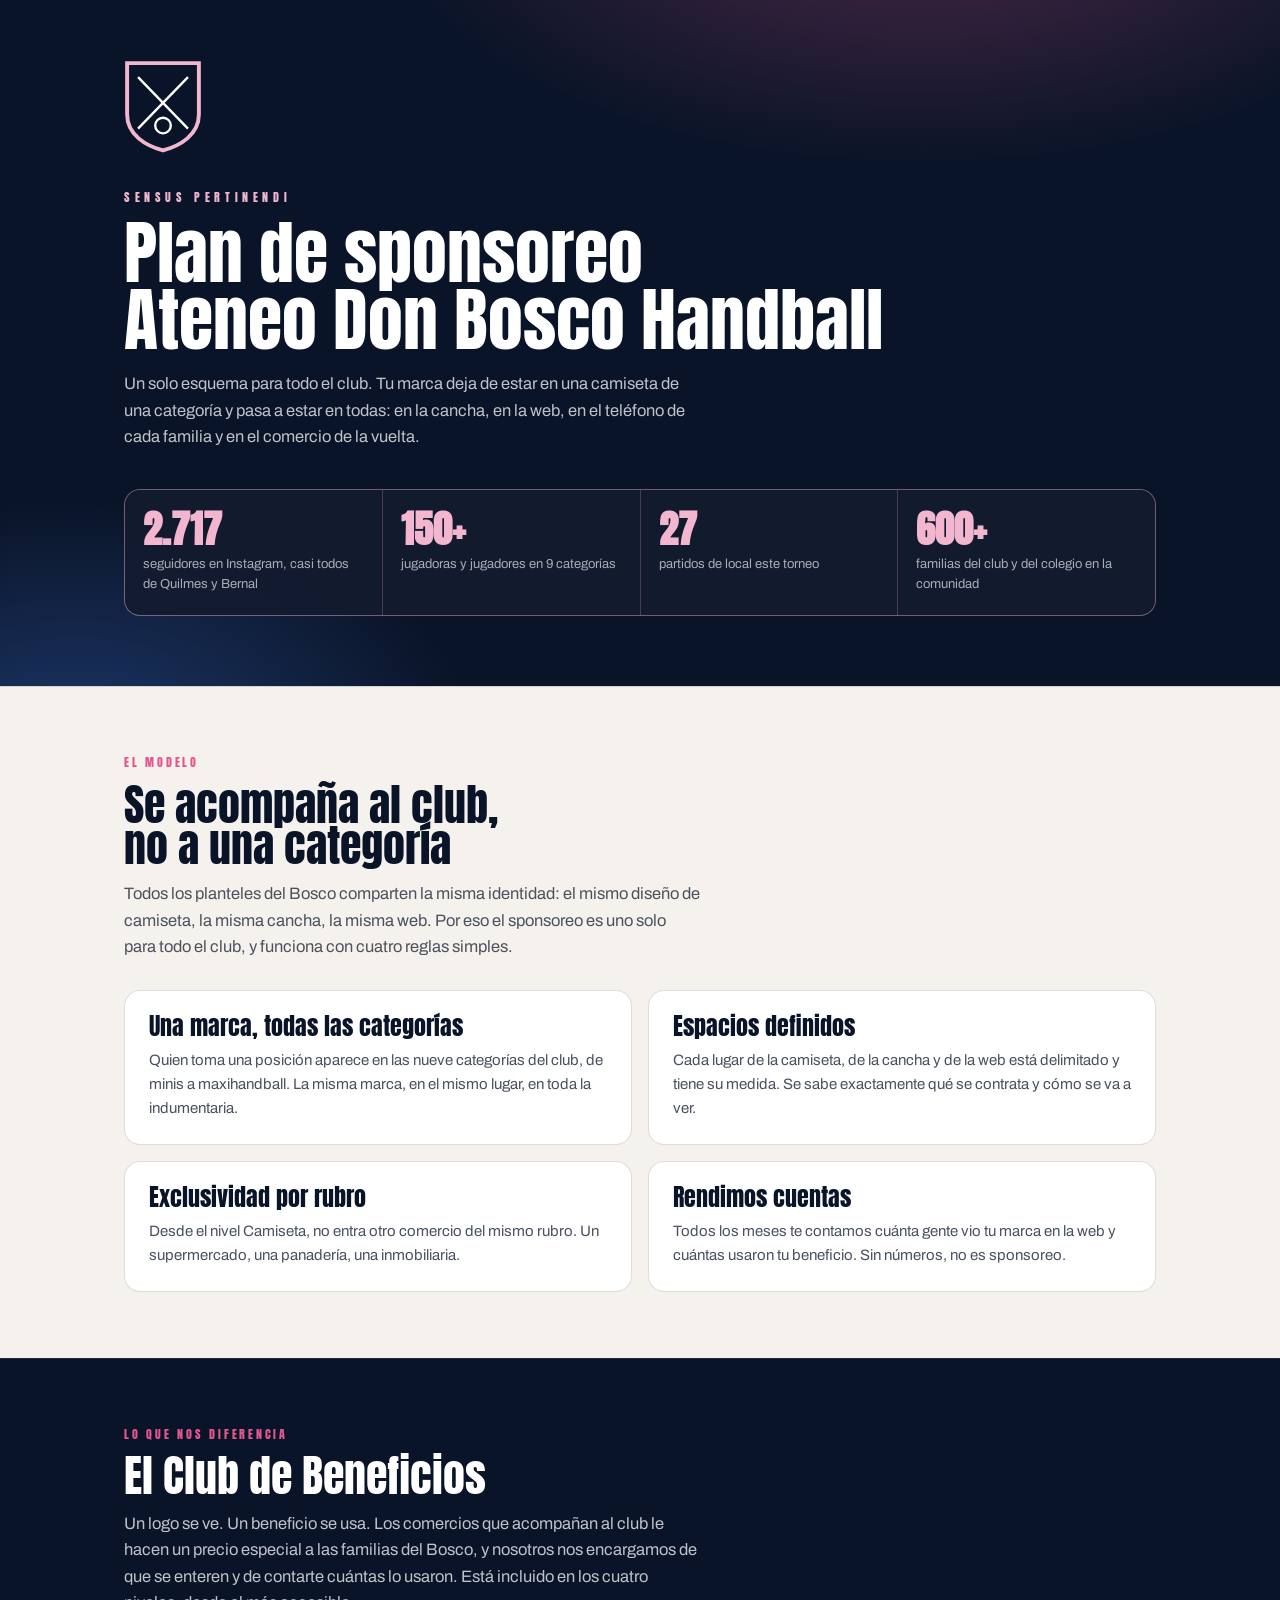
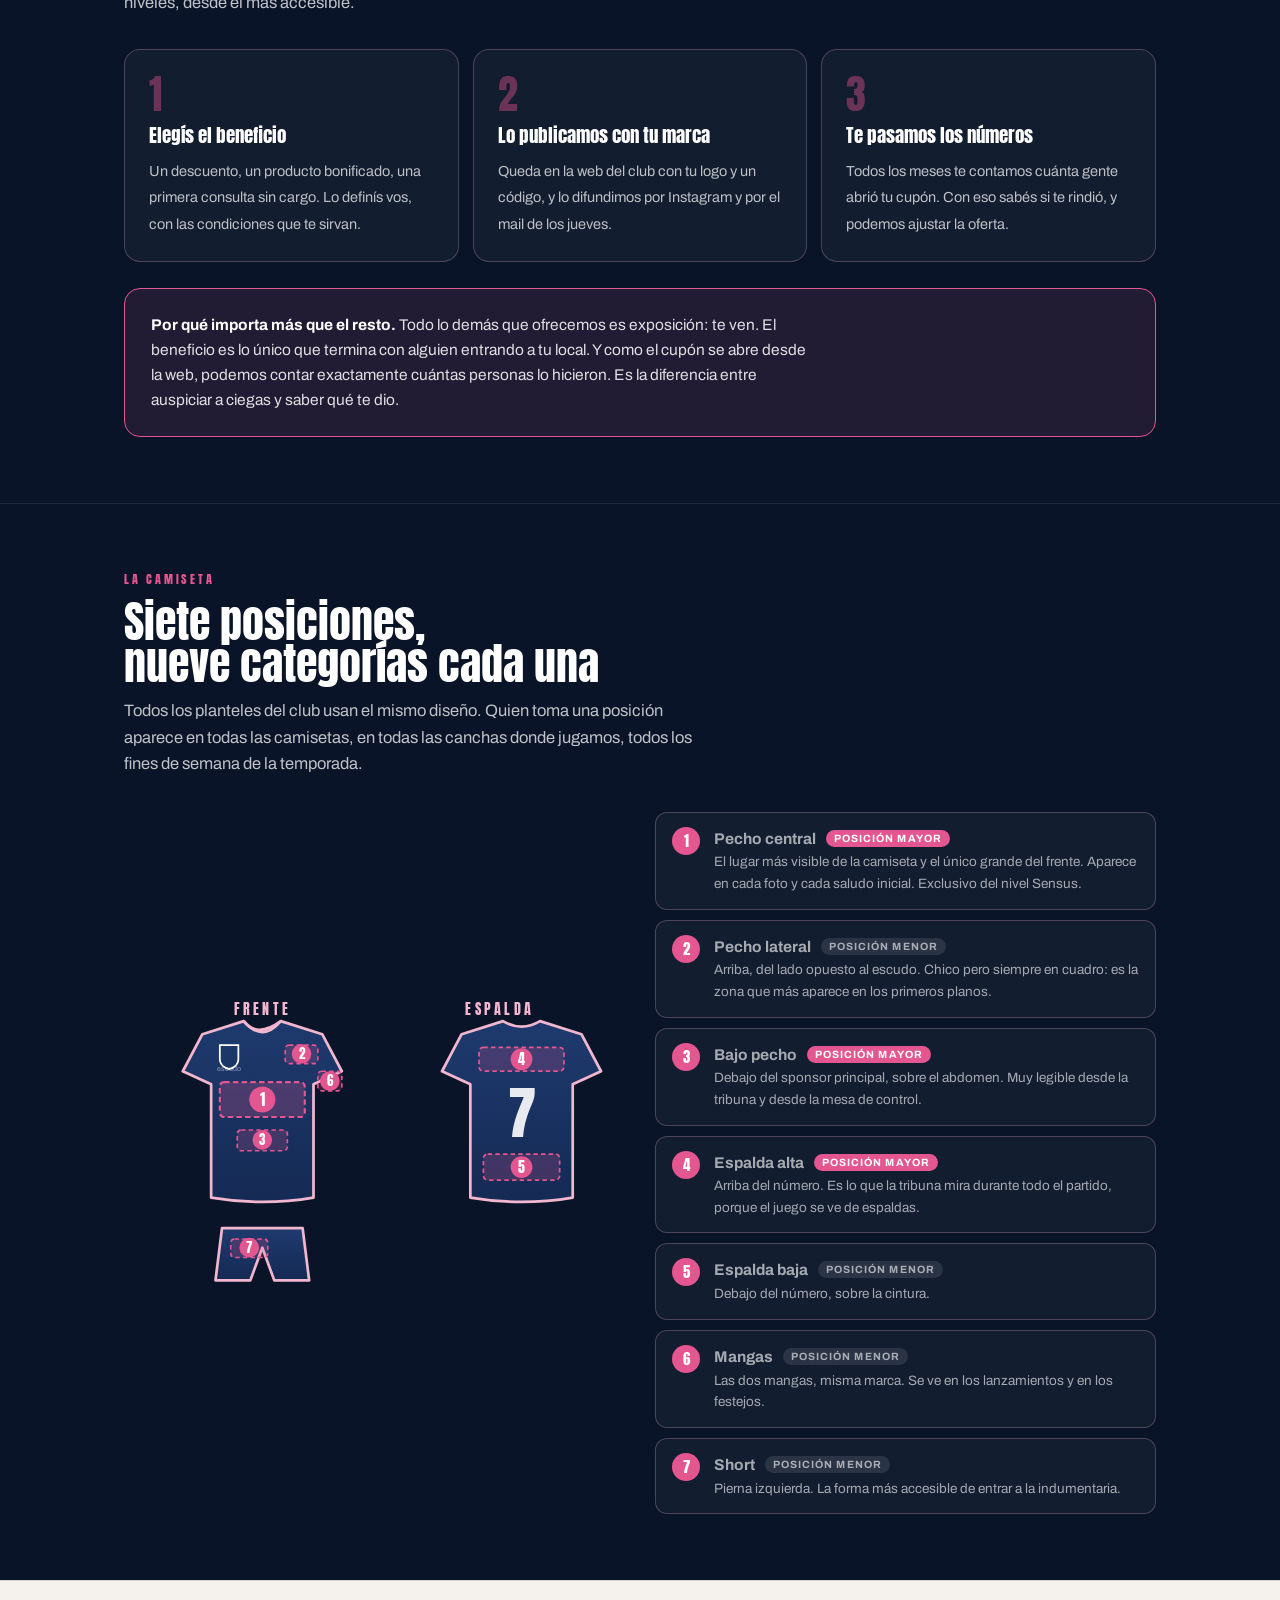
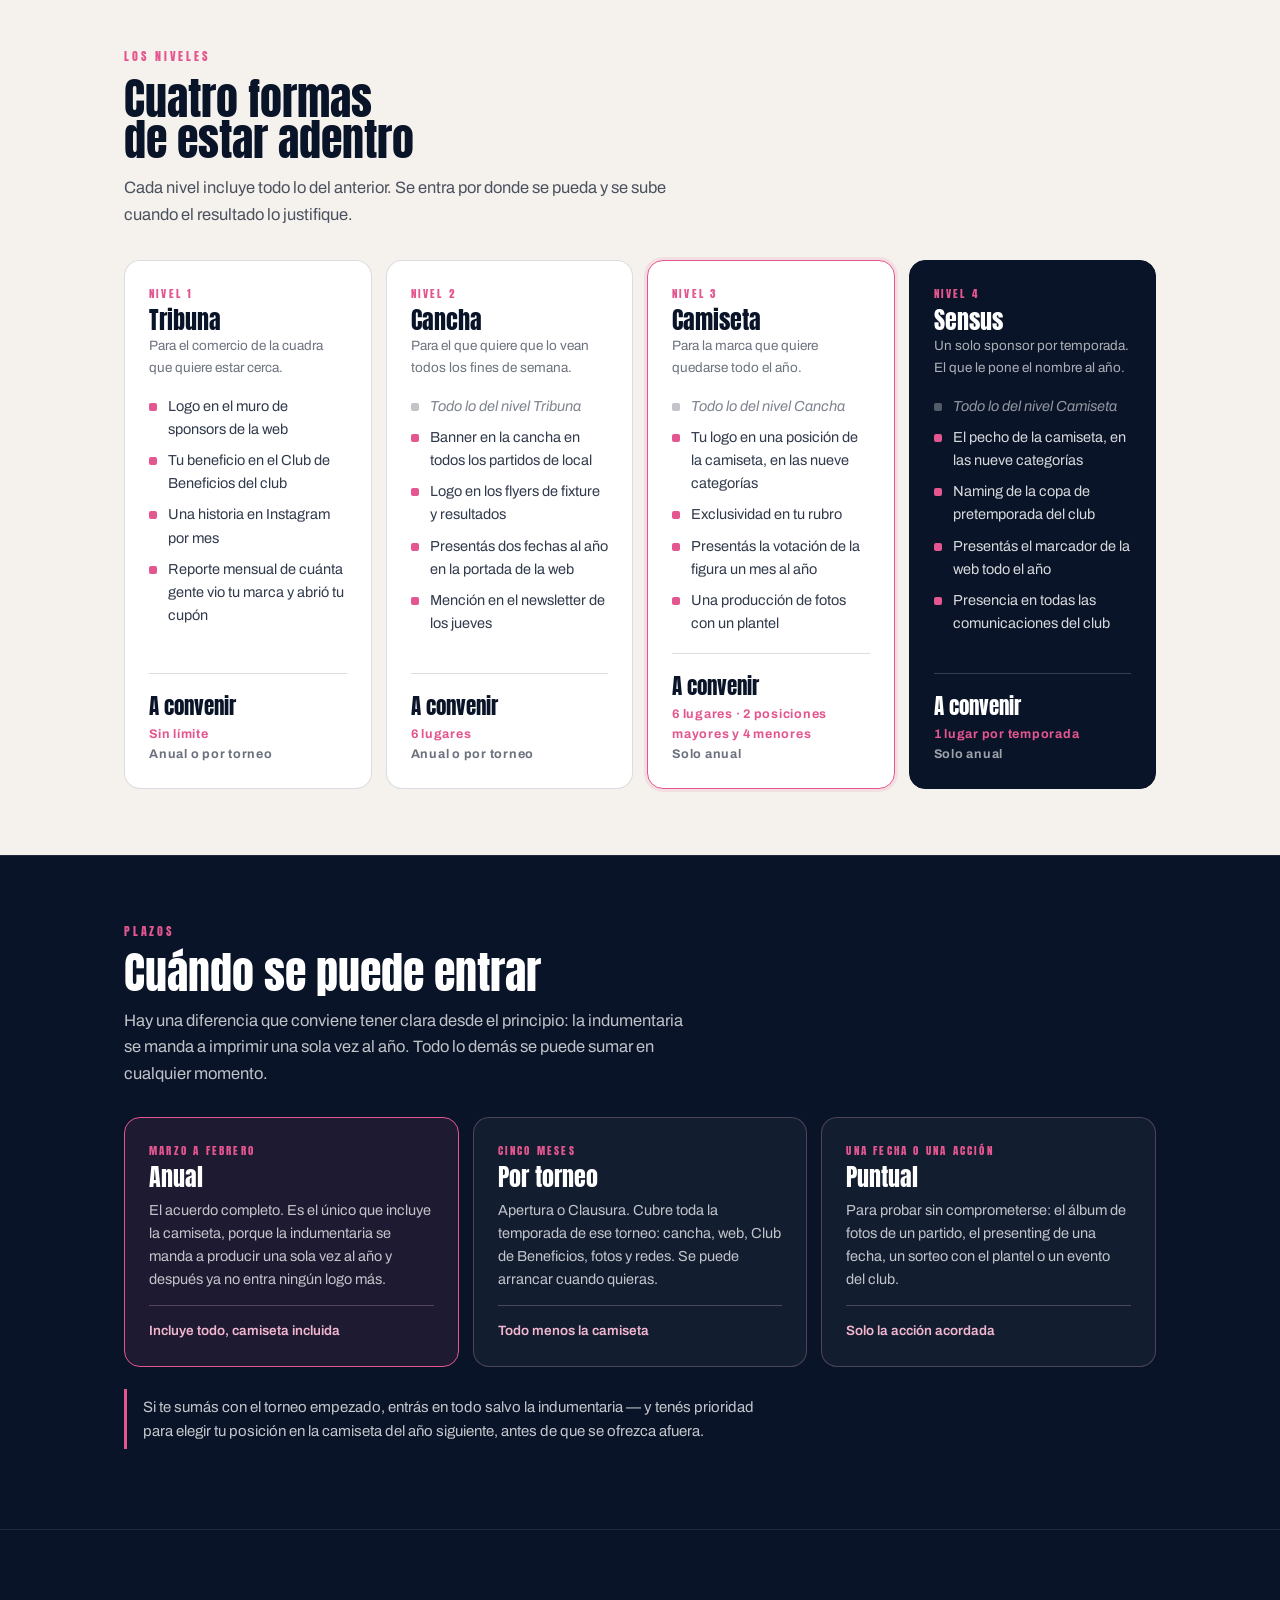
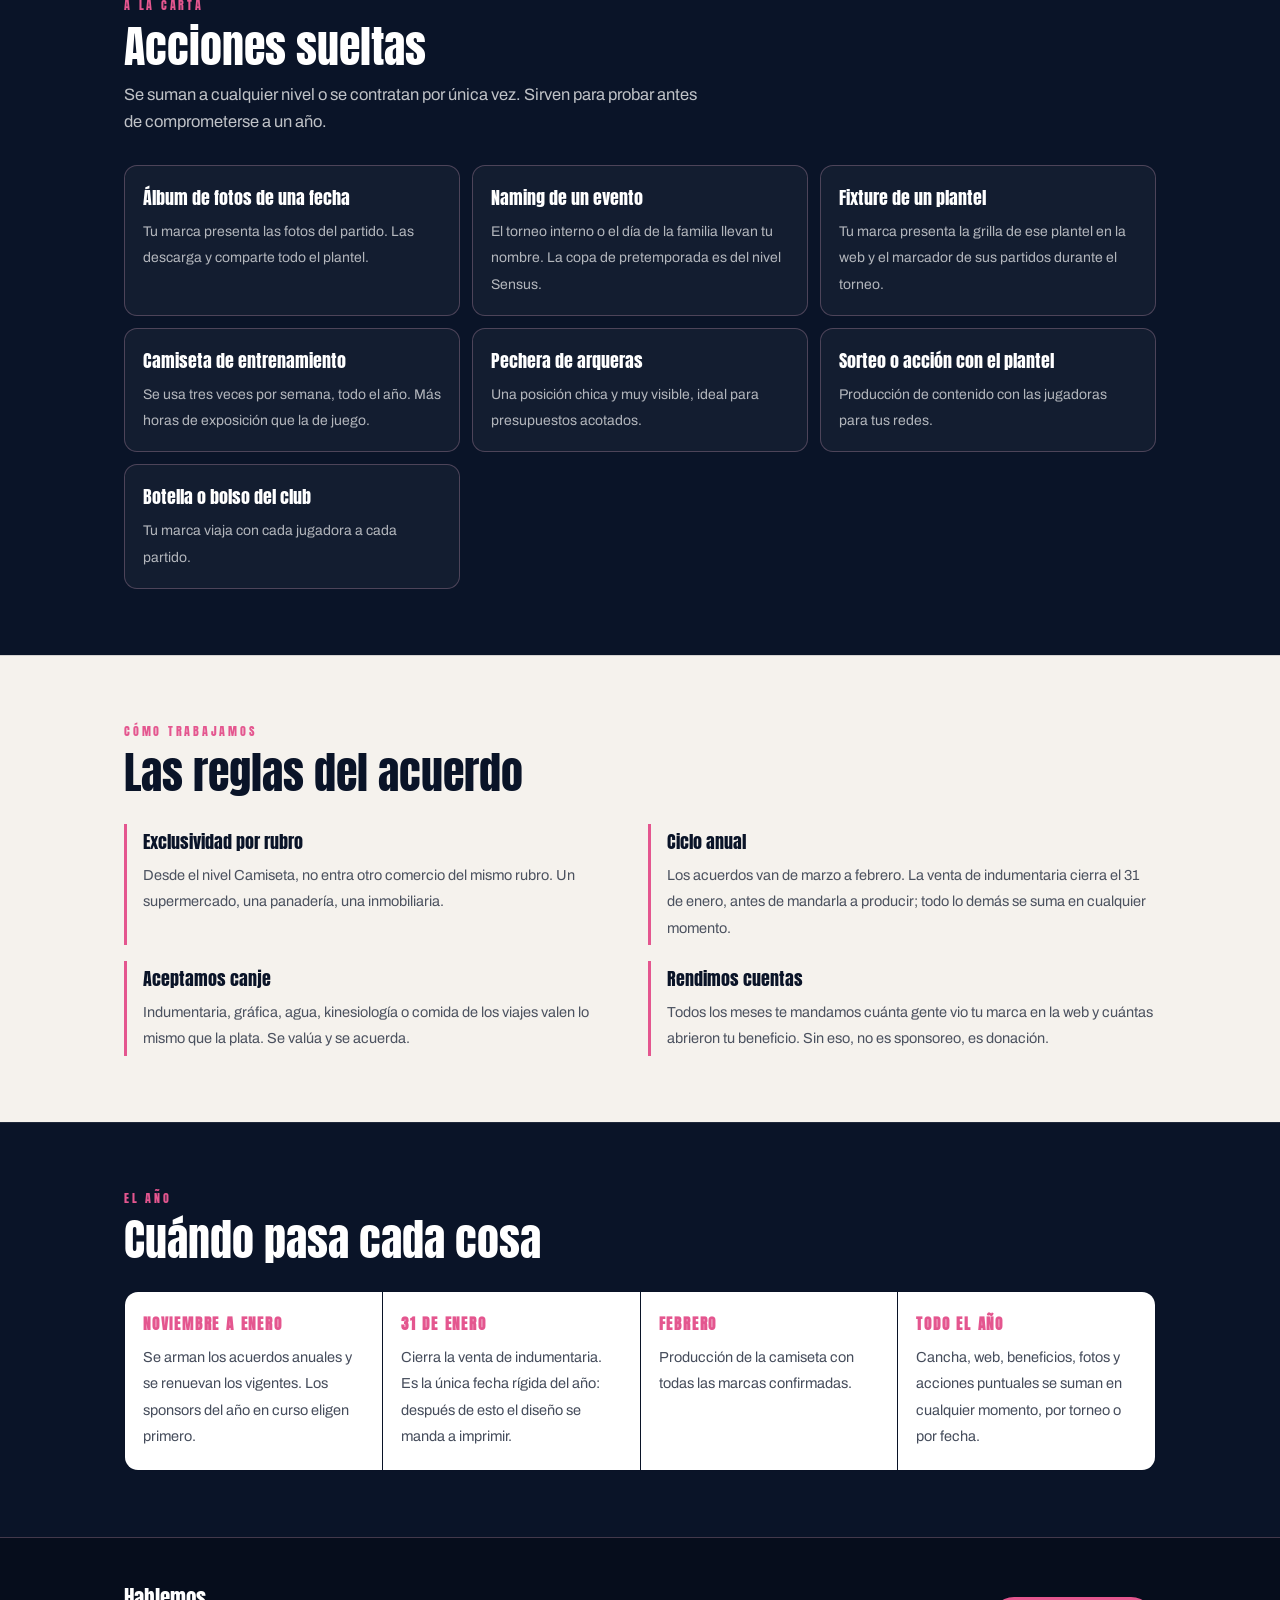
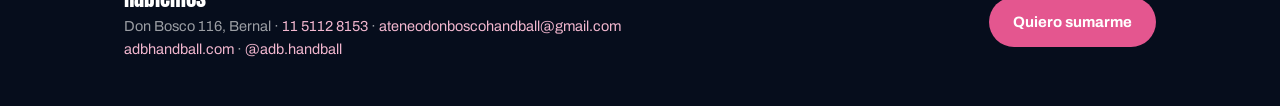
==== commit 18651036: "Alinear la comunicación de sponsoreo entre la web y el plan Aplica las decisiones de la auditoría: -" ====
--- a/plan-sponsoreo.html
+++ b/plan-sponsoreo.html
@@ -206,7 +206,7 @@
 
     <div class="camiseta-grid">
       <div>
-        <svg viewBox="0 0 460 300" role="img" aria-label="Diagrama de la camiseta con las cinco posiciones de sponsor numeradas">
+        <svg viewBox="0 0 460 300" role="img" aria-label="Diagrama de la camiseta con las siete posiciones de sponsor numeradas">
           <defs>
             <linearGradient id="tela" x1="0" y1="0" x2="0" y2="1">
               <stop offset="0%" stop-color="#1E3A6E"/><stop offset="100%" stop-color="#152A54"/>
@@ -325,27 +325,22 @@
   <div class="wrap pie-cta">
     <div>
       <strong style="color:#fff;font-family:var(--display);font-size:21px;font-weight:400;display:block">Hablemos</strong>
-      Don Bosco 116, Bernal · <a id="f-wsp" href="#">11 5112 8153</a> · <a id="f-mail" href="#">ateneodonboscohandball@gmail.com</a><br>
+      Don Bosco 116, Bernal · <a id="f-wsp" href="#">—</a> · <a id="f-mail" href="#">ateneodonboscohandball@gmail.com</a><br>
       <a href="https://adbhandball.com">adbhandball.com</a> · <a id="f-ig" href="#">@adb.handball</a>
     </div>
     <a class="btn" id="f-cta" href="#">Quiero sumarme</a>
   </div>
 </footer>
 
+<script src="datos.js"></script>
 <script>
 /* ========================= PLAN EDITABLE =========================
    Precios y cupos: completá con tus números. Mientras digan "A convenir",
    la página funciona igual y sirve para presentar el esquema.
    ================================================================ */
+/* El contacto y las cifras del club salen de datos.js, como en la web
+   (DATOS.contacto y DATOS.numeros). Acá va solo lo propio del plan. */
 const PLAN = {
-  contacto: { wsp:"5491151128153", mail:"ateneodonboscohandball@gmail.com", ig:"https://instagram.com/adb.handball" },
-
-  cifras: [
-    { b:"9",      l:"categorías, de minis a maxihandball" },
-    { b:"150+",   l:"jugadoras y jugadores" },   // ⚠️ número real
-    { b:"2.717",  l:"seguidores en Instagram, casi todos de la zona" },
-    { b:"30",     l:"fechas de local por año en Don Bosco 116" }
-  ],
 
   principios: [
     { t:"Una marca, todas las categorías", d:"Quien toma una posición aparece en las nueve categorías del club, de minis a maxihandball. La misma marca, en el mismo lugar, en toda la indumentaria." },
@@ -386,8 +381,8 @@
 
   niveles: [
     { orden:"Nivel 1", nombre:"Tribuna", para:"Para el comercio de la cuadra que quiere estar cerca.",
-      items:["Logo en el muro de sponsors de la web","Tu beneficio en el Club de Beneficios del club","Una historia en Instagram por mes","Reporte mensual de cuánta gente abrió tu cupón"],
-      precio:"A convenir", cupos:"Sin límite · se acepta canje", vigencia:"Anual o por torneo" },
+      items:["Logo en el muro de sponsors de la web","Tu beneficio en el Club de Beneficios del club","Una historia en Instagram por mes","Reporte mensual de cuánta gente vio tu marca y abrió tu cupón"],
+      precio:"A convenir", cupos:"Sin límite", vigencia:"Anual o por torneo" },
 
     { orden:"Nivel 2", nombre:"Cancha", para:"Para el que quiere que lo vean todos los fines de semana.",
       hereda:"Todo lo del nivel Tribuna",
@@ -407,7 +402,8 @@
 
   menu: [
     { t:"Álbum de fotos de una fecha", d:"Tu marca presenta las fotos del partido. Las descarga y comparte todo el plantel." },
-    { t:"Naming de un evento", d:"La copa de pretemporada, el torneo interno o el día de la familia llevan tu nombre." },
+    { t:"Naming de un evento", d:"El torneo interno o el día de la familia llevan tu nombre. La copa de pretemporada es del nivel Sensus." },
+    { t:"Fixture de un plantel", d:"Tu marca presenta la grilla de ese plantel en la web y el marcador de sus partidos durante el torneo." },
     { t:"Camiseta de entrenamiento", d:"Se usa tres veces por semana, todo el año. Más horas de exposición que la de juego." },
     { t:"Pechera de arqueras", d:"Una posición chica y muy visible, ideal para presupuestos acotados." },
     { t:"Sorteo o acción con el plantel", d:"Producción de contenido con las jugadoras para tus redes." },
@@ -416,7 +412,7 @@
 
   reglas: [
     { t:"Exclusividad por rubro", d:"Desde el nivel Camiseta, no entra otro comercio del mismo rubro. Un supermercado, una panadería, una inmobiliaria." },
-    { t:"Ciclo anual", d:"Los acuerdos van de marzo a febrero. La venta cierra el 31 de enero, antes de mandar a producir la indumentaria." },
+    { t:"Ciclo anual", d:"Los acuerdos van de marzo a febrero. La venta de indumentaria cierra el 31 de enero, antes de mandarla a producir; todo lo demás se suma en cualquier momento." },
     { t:"Aceptamos canje", d:"Indumentaria, gráfica, agua, kinesiología o comida de los viajes valen lo mismo que la plata. Se valúa y se acuerda." },
     { t:"Rendimos cuentas", d:"Todos los meses te mandamos cuánta gente vio tu marca en la web y cuántas abrieron tu beneficio. Sin eso, no es sponsoreo, es donación." }
   ],
@@ -431,10 +427,11 @@
 
 /* ========================= render ========================= */
 const $ = s => document.querySelector(s);
-const wsp = t => "https://wa.me/"+PLAN.contacto.wsp+"?text="+encodeURIComponent(t);
-
-$("#cifras").innerHTML = PLAN.cifras.map(c =>
-  '<div class="cifra"><b>'+c.b+'</b><span>'+c.l+'</span></div>').join("");
+const wsp = t => "https://wa.me/"+DATOS.contacto.wsp+"?text="+encodeURIComponent(t);
+const partidosDeLocal = DATOS.planteles.reduce((t,pl)=>t+pl.partidos.filter(p=>p.c==="L").length, 0);
+
+$("#cifras").innerHTML = DATOS.numeros.map(c =>
+  '<div class="cifra"><b>'+(c.calc==="local" ? partidosDeLocal : c.b)+'</b><span>'+c.l+'</span></div>').join("");
 
 $("#principios").innerHTML = PLAN.principios.map(p =>
   '<article class="principio"><h3 class="h3">'+p.t+'</h3><p>'+p.d+'</p></article>').join("");
@@ -474,8 +471,9 @@
   '<div class="hito"><b>'+c.t+'</b><span>'+c.d+'</span></div>').join("");
 
 $("#f-wsp").href = wsp("Hola! Vi el plan de sponsoreo del club y quiero hacer una consulta.");
-$("#f-mail").href = "mailto:"+PLAN.contacto.mail;
-$("#f-ig").href = PLAN.contacto.ig;
+$("#f-mail").href = "mailto:"+DATOS.contacto.mail;
+$("#f-ig").href = DATOS.contacto.ig;
+$("#f-wsp").textContent = DATOS.contacto.tel;
 $("#f-cta").href = wsp("Hola! Me interesa sumarme como sponsor del Ateneo Don Bosco Handball.");
 </script>
 </body>
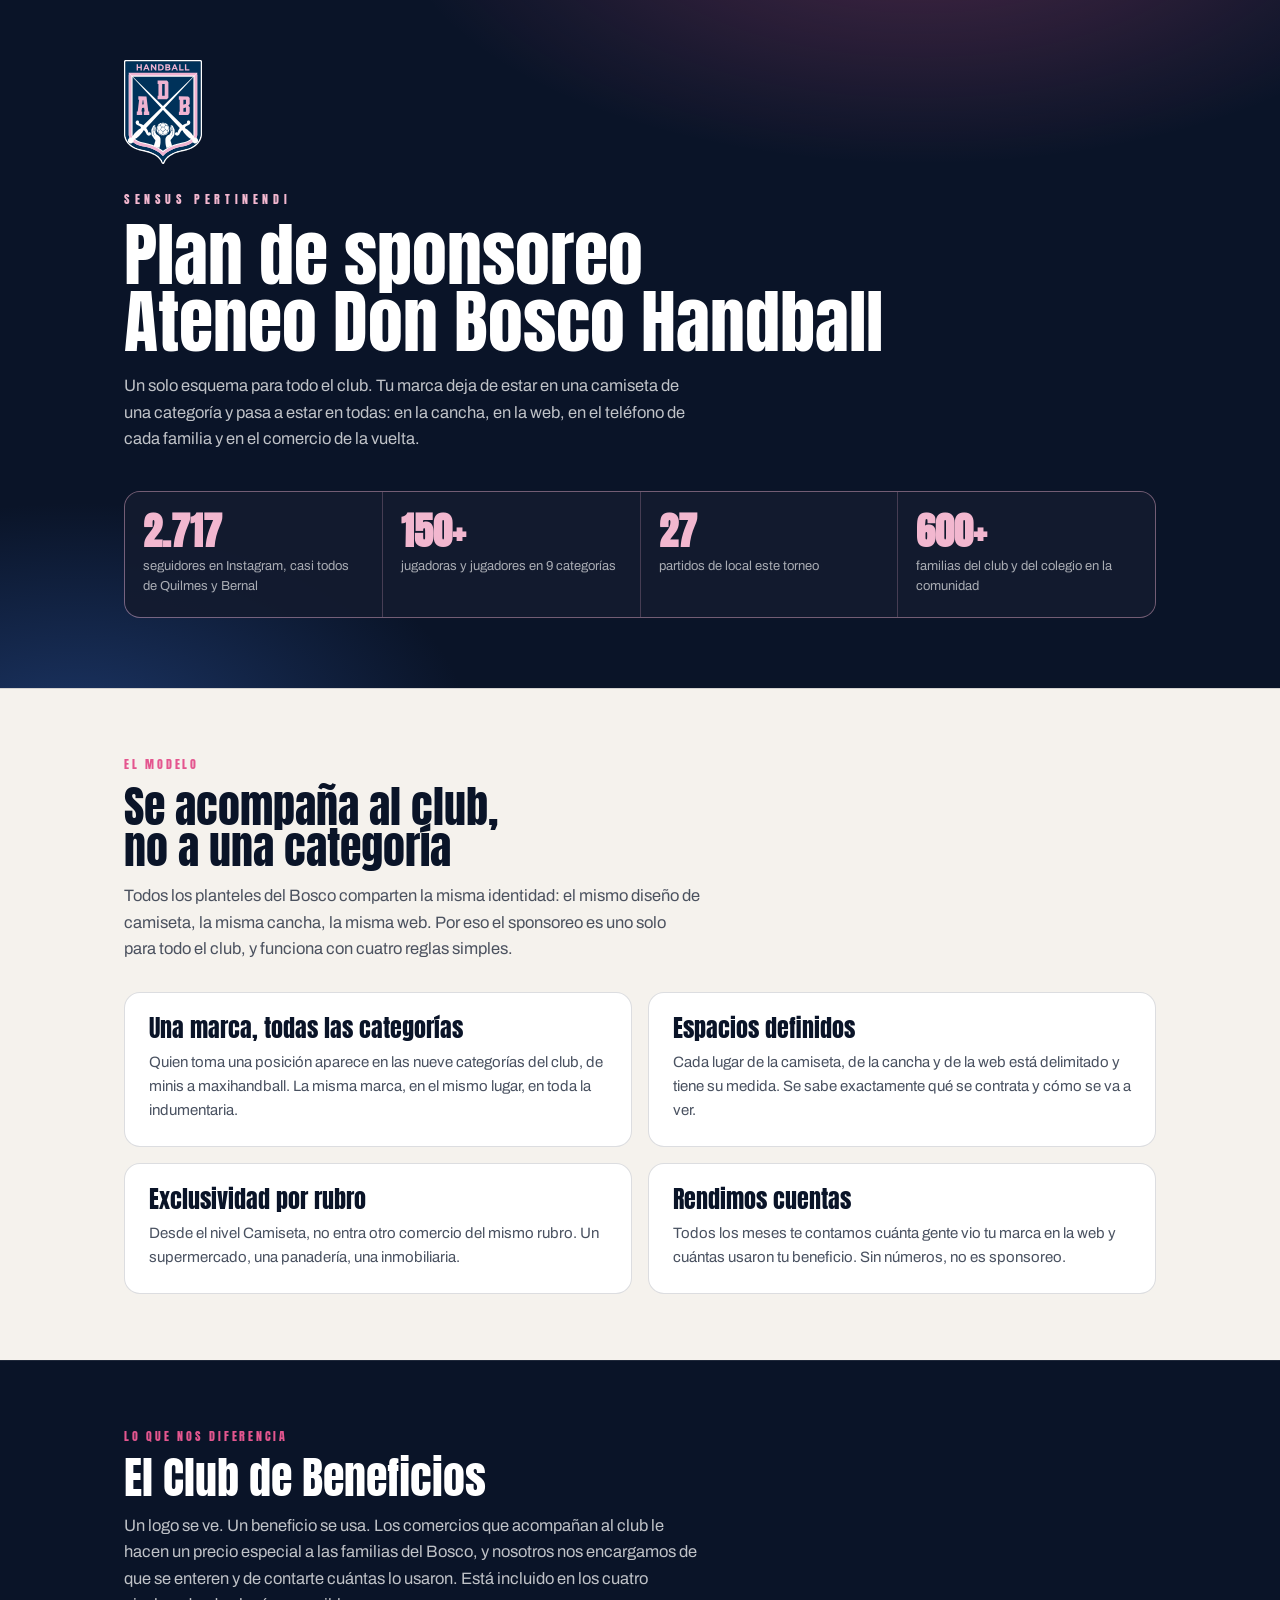
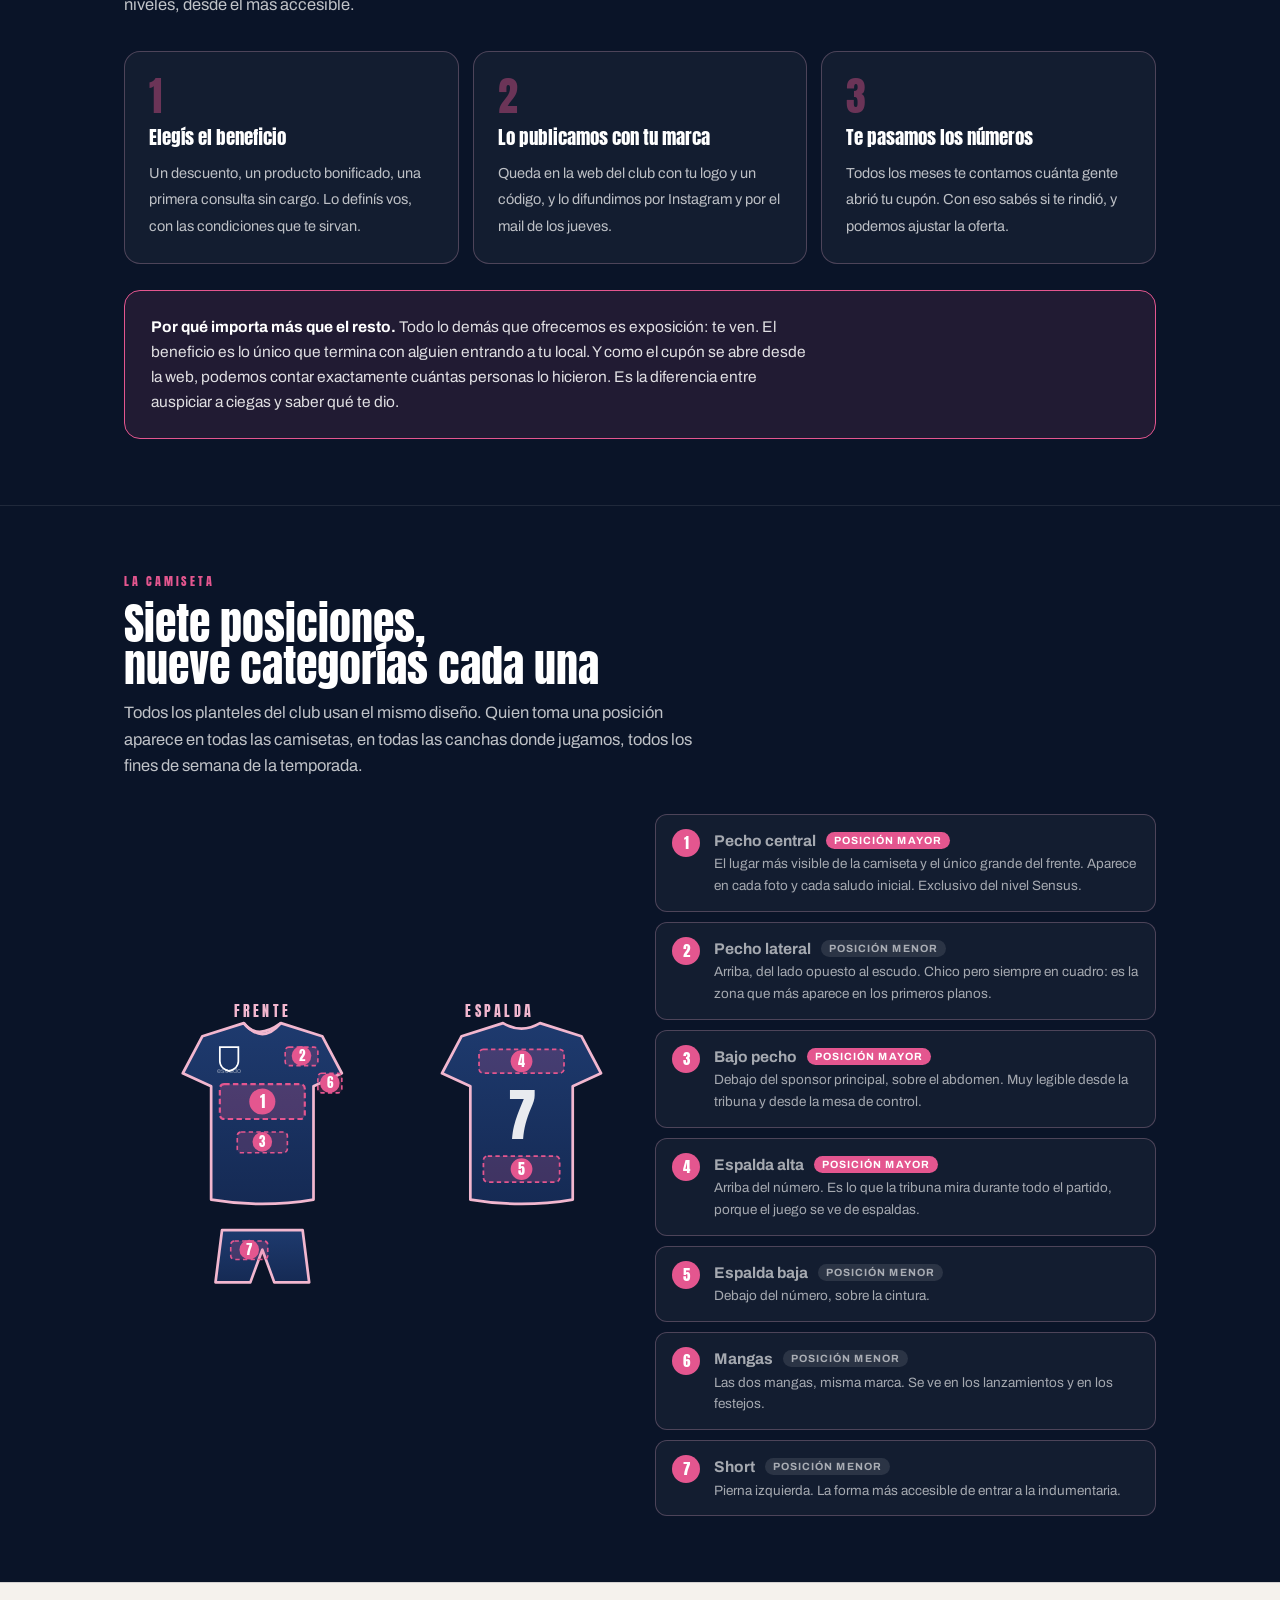
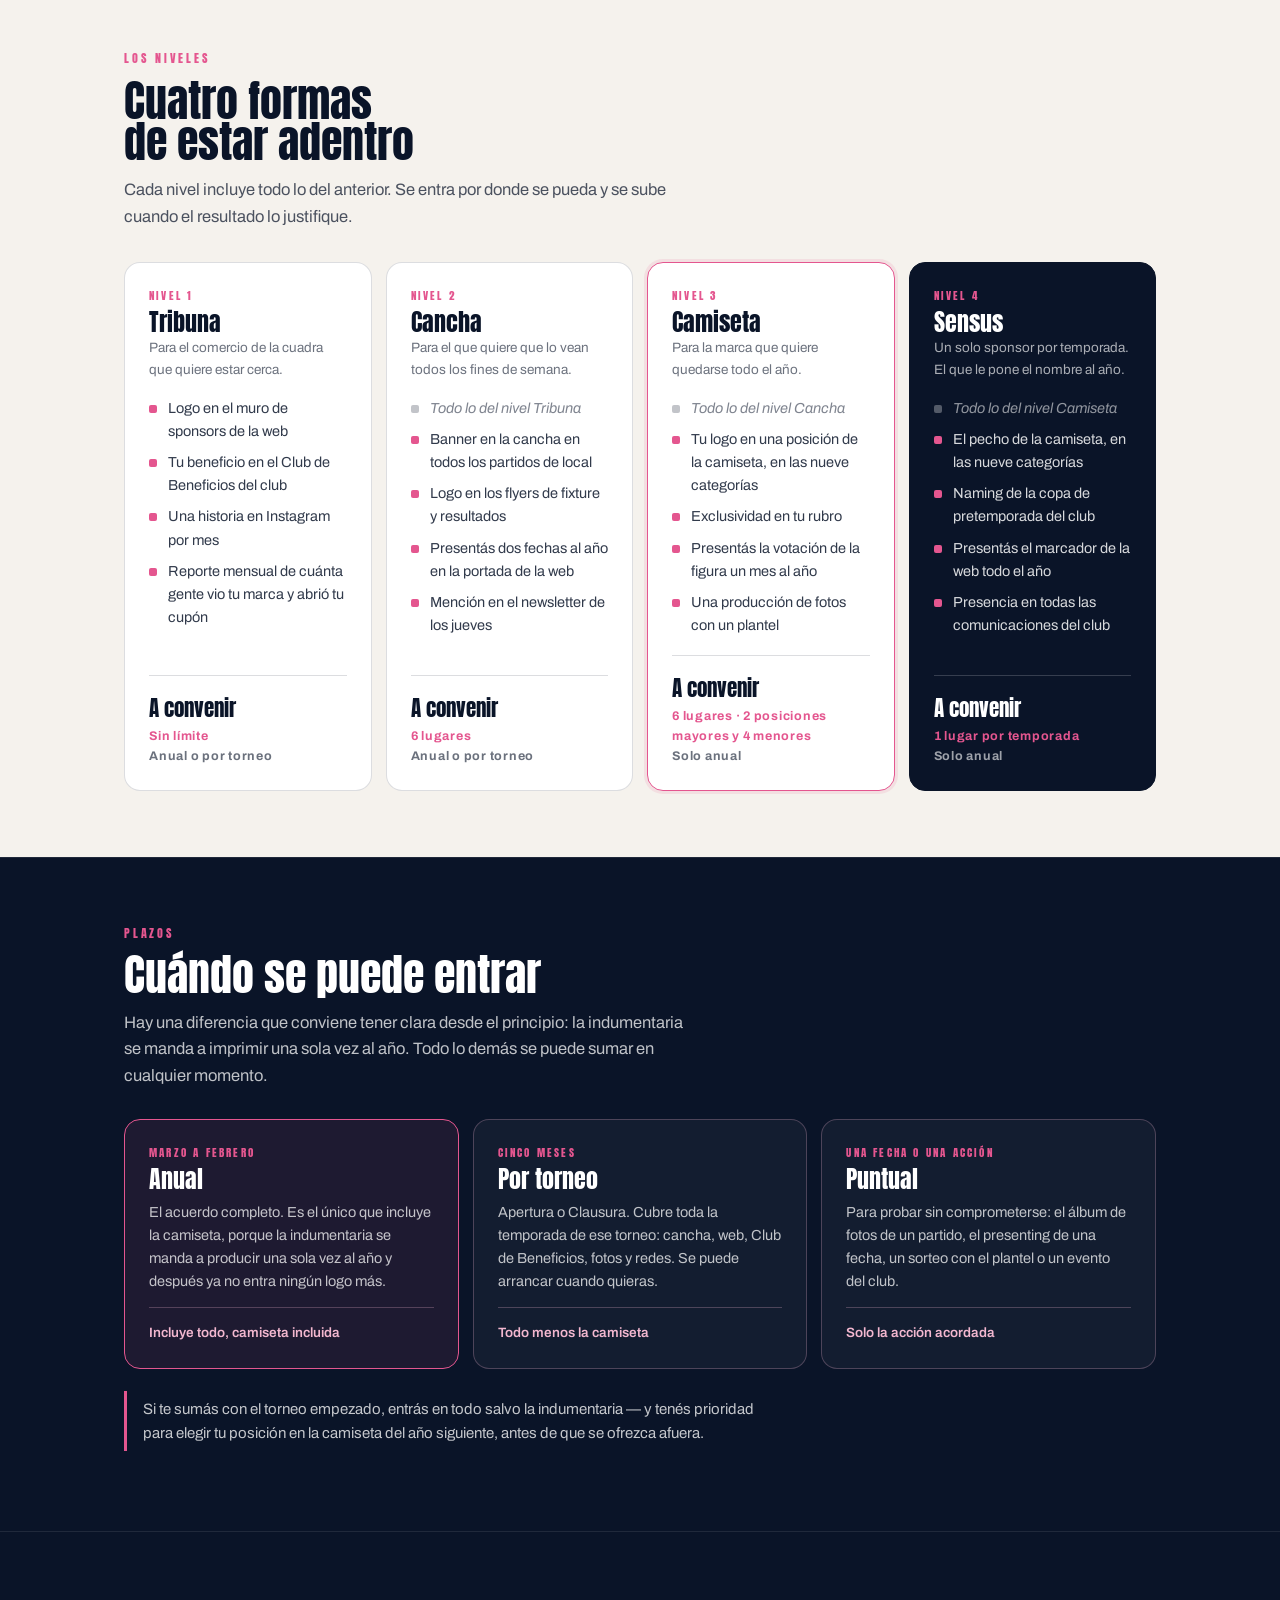
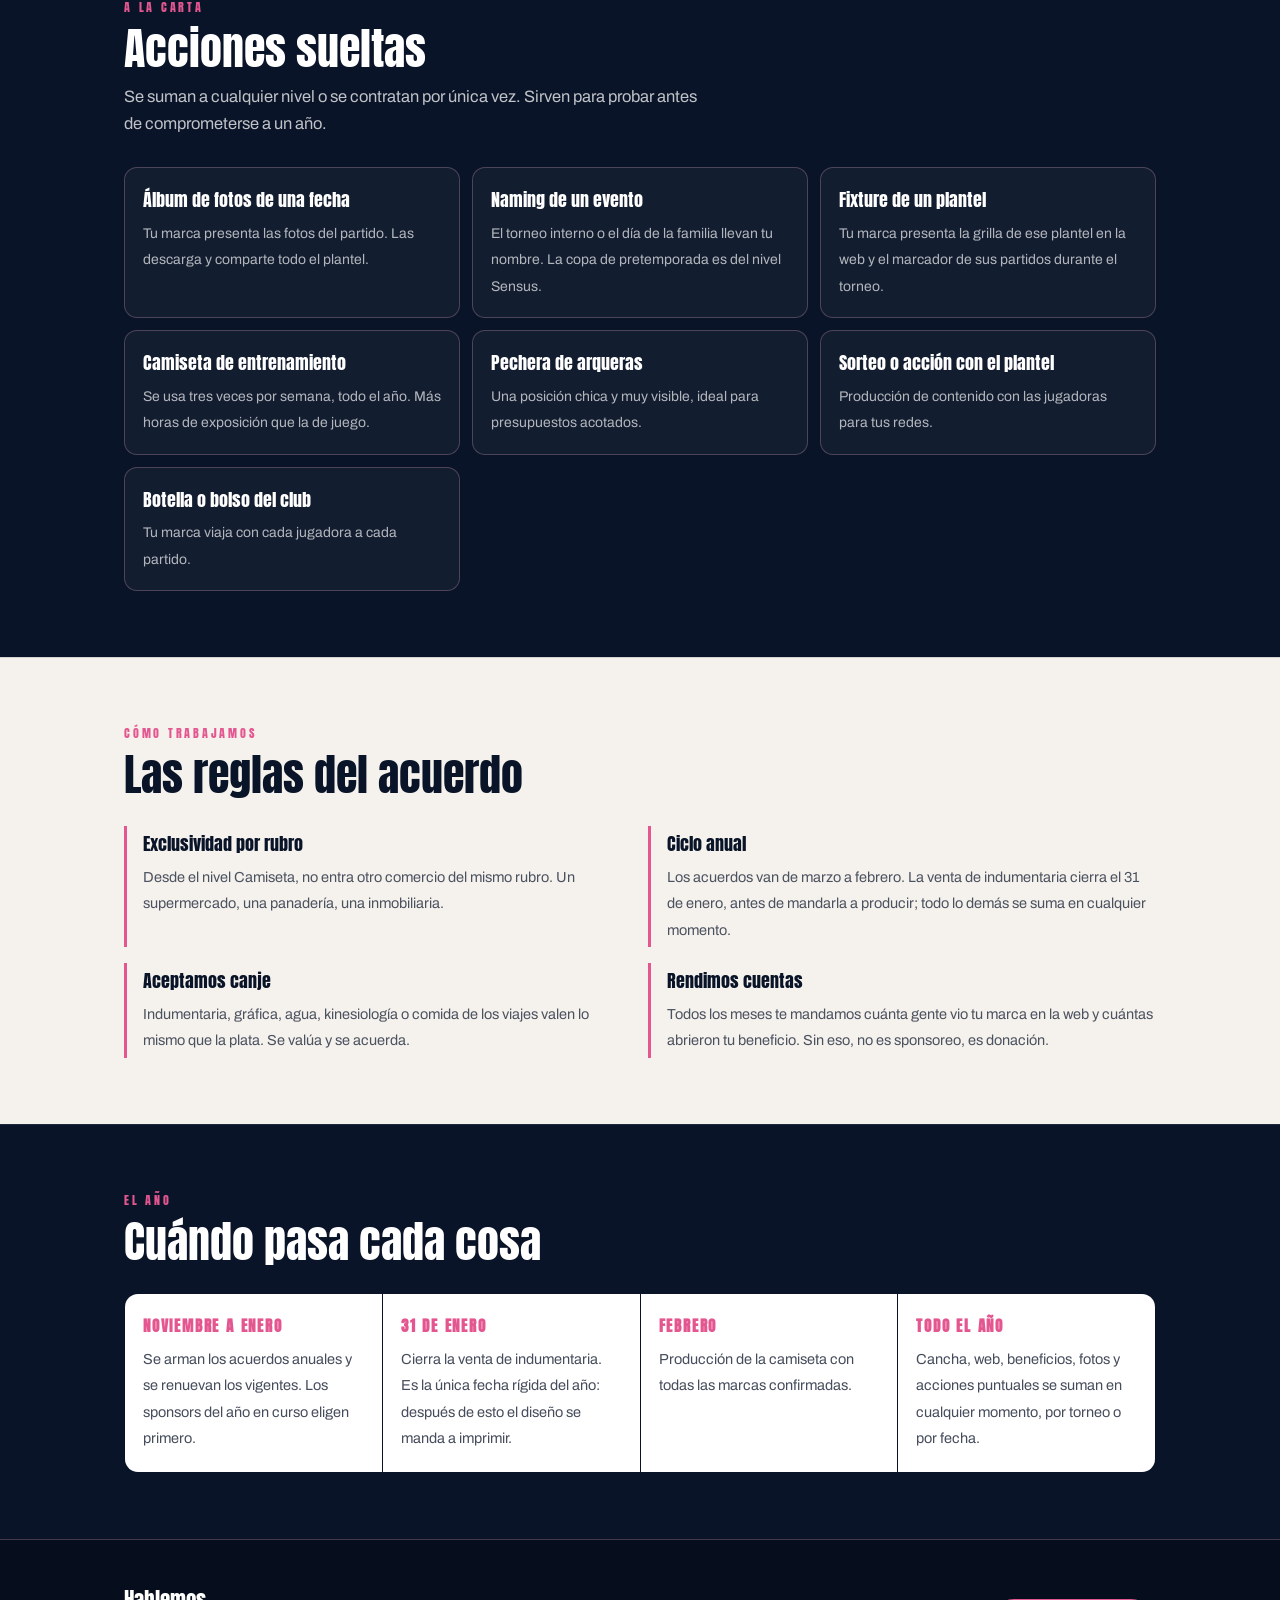
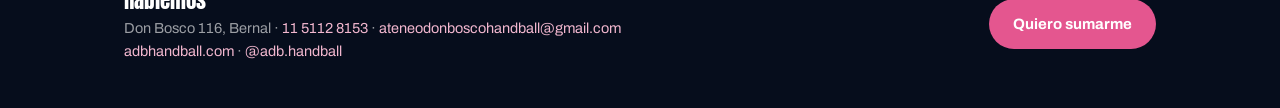
==== commit 8042ac11: "Usar el escudo oficial en SVG en todo el sitio iconos/escudo.svg reemplaza el escudo dibujado a mano" ====
--- a/plan-sponsoreo.html
+++ b/plan-sponsoreo.html
@@ -6,6 +6,7 @@
 <meta name="robots" content="noindex, nofollow">
 <title>Plan de sponsoreo — Ateneo Don Bosco Handball</title>
 <meta name="theme-color" content="#0A1428">
+<link rel="icon" href="iconos/escudo.svg" type="image/svg+xml">
 <link rel="icon" href="iconos/icono-192.png" sizes="192x192">
 <link rel="preconnect" href="https://fonts.googleapis.com">
 <link rel="preconnect" href="https://fonts.gstatic.com" crossorigin>
@@ -41,7 +42,7 @@
   radial-gradient(860px 420px at 72% -14%,rgba(228,86,143,.3),transparent 62%),
   radial-gradient(660px 400px at 6% 108%,rgba(30,58,110,.9),transparent 60%)}
 .portada>*{position:relative}
-.escudo{width:78px;margin-bottom:26px}
+.escudo{width:78px;height:auto;display:block;margin-bottom:26px}
 .lema{font-family:var(--display);font-size:11.5px;letter-spacing:.4em;color:var(--rosa);margin:0 0 14px}
 .cifras{display:grid;grid-template-columns:repeat(4,1fr);gap:1px;background:var(--linea);border:1px solid var(--linea);border-radius:16px;overflow:hidden;margin-top:38px}
 @media(max-width:700px){.cifras{grid-template-columns:1fr 1fr}}
@@ -161,11 +162,7 @@
 
 <header class="portada">
   <div class="wrap">
-    <svg class="escudo" viewBox="0 0 100 120" role="img" aria-label="Escudo del club">
-      <path d="M4 4h92v66c0 26-24 40-46 46C28 110 4 96 4 70Z" fill="#0A1428" stroke="#F2B7CF" stroke-width="5"/>
-      <path d="M18 22 82 88M82 22 18 88" stroke="#fff" stroke-width="3"/>
-      <circle cx="50" cy="84" r="10" fill="none" stroke="#fff" stroke-width="3"/>
-    </svg>
+    <img class="escudo" src="iconos/escudo.svg" alt="Escudo del club" width="300" height="400">
     <p class="lema">SENSUS PERTINENDI</p>
     <h1 class="h1">Plan de sponsoreo<br>Ateneo Don Bosco Handball</h1>
     <p class="bajada" style="margin-top:18px">Un solo esquema para todo el club. Tu marca deja de estar en una camiseta de una categoría y pasa a estar en todas: en la cancha, en la web, en el teléfono de cada familia y en el comercio de la vuelta.</p>
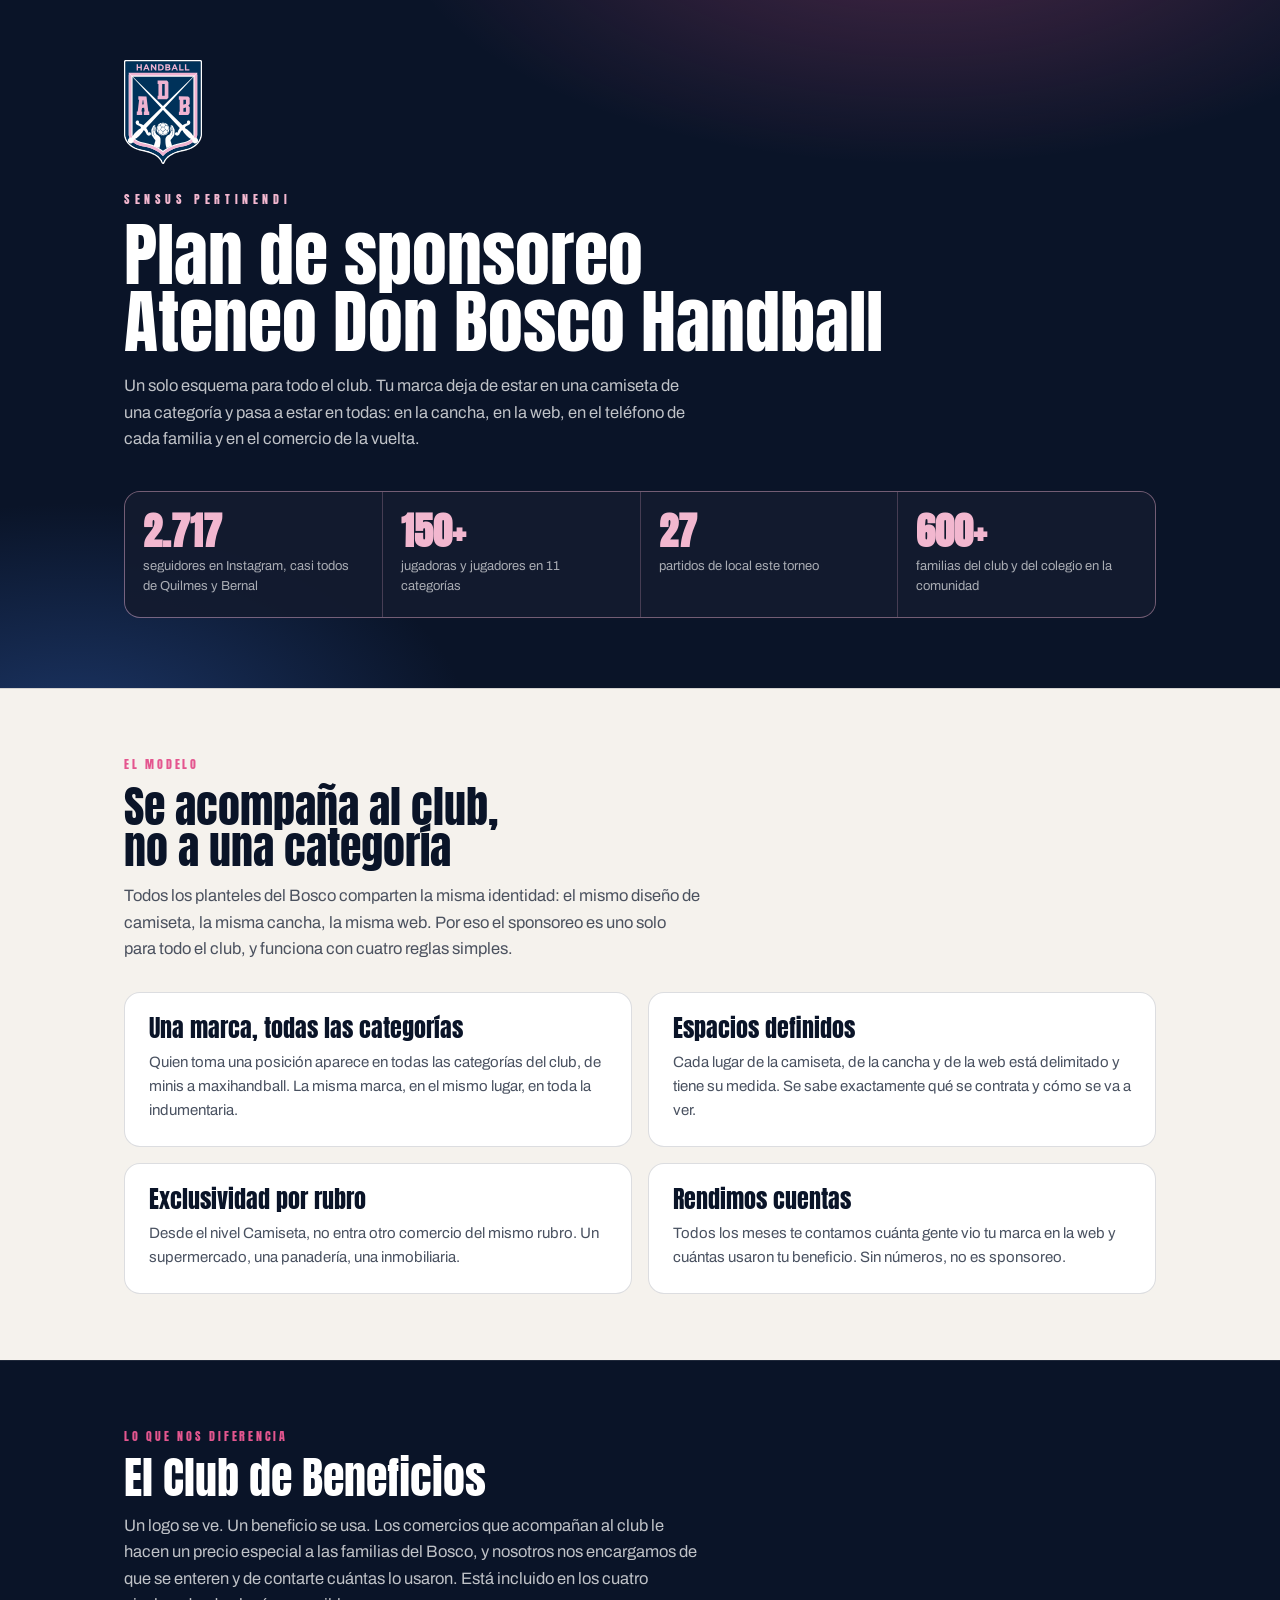
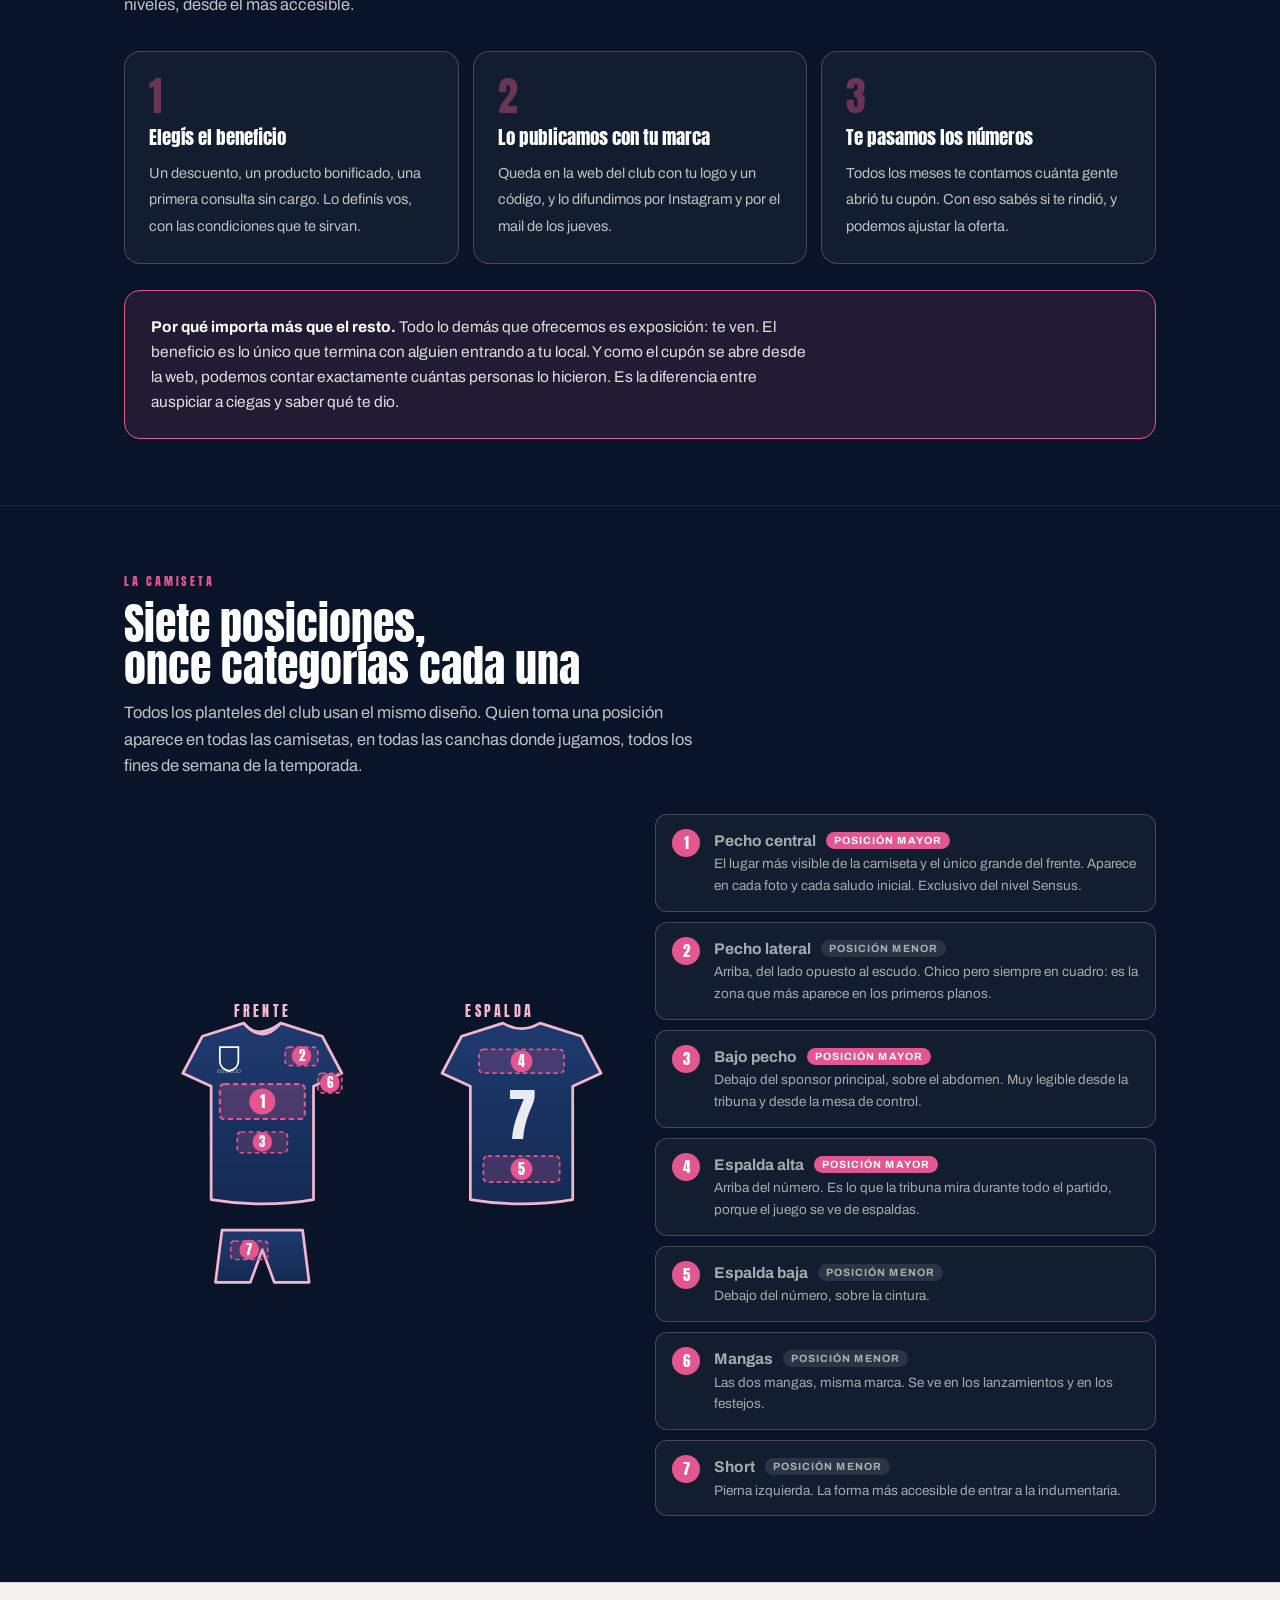
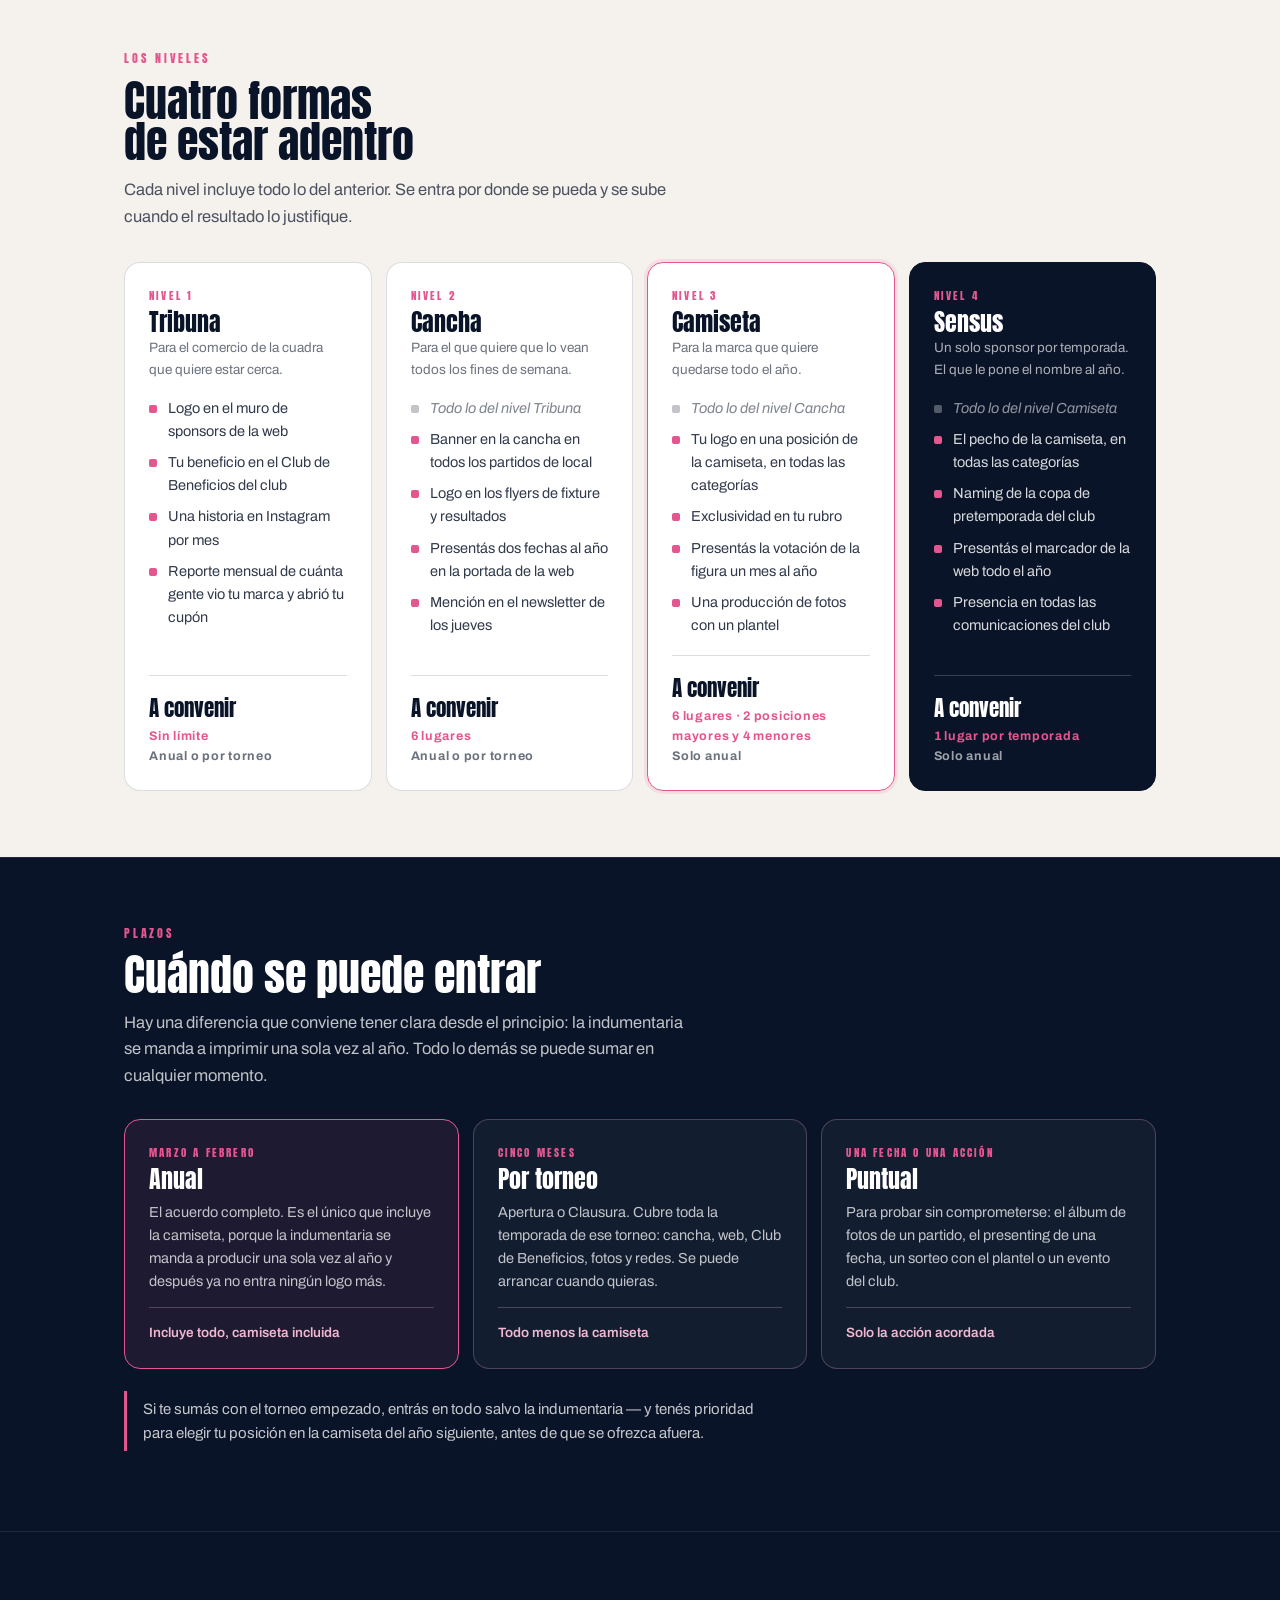
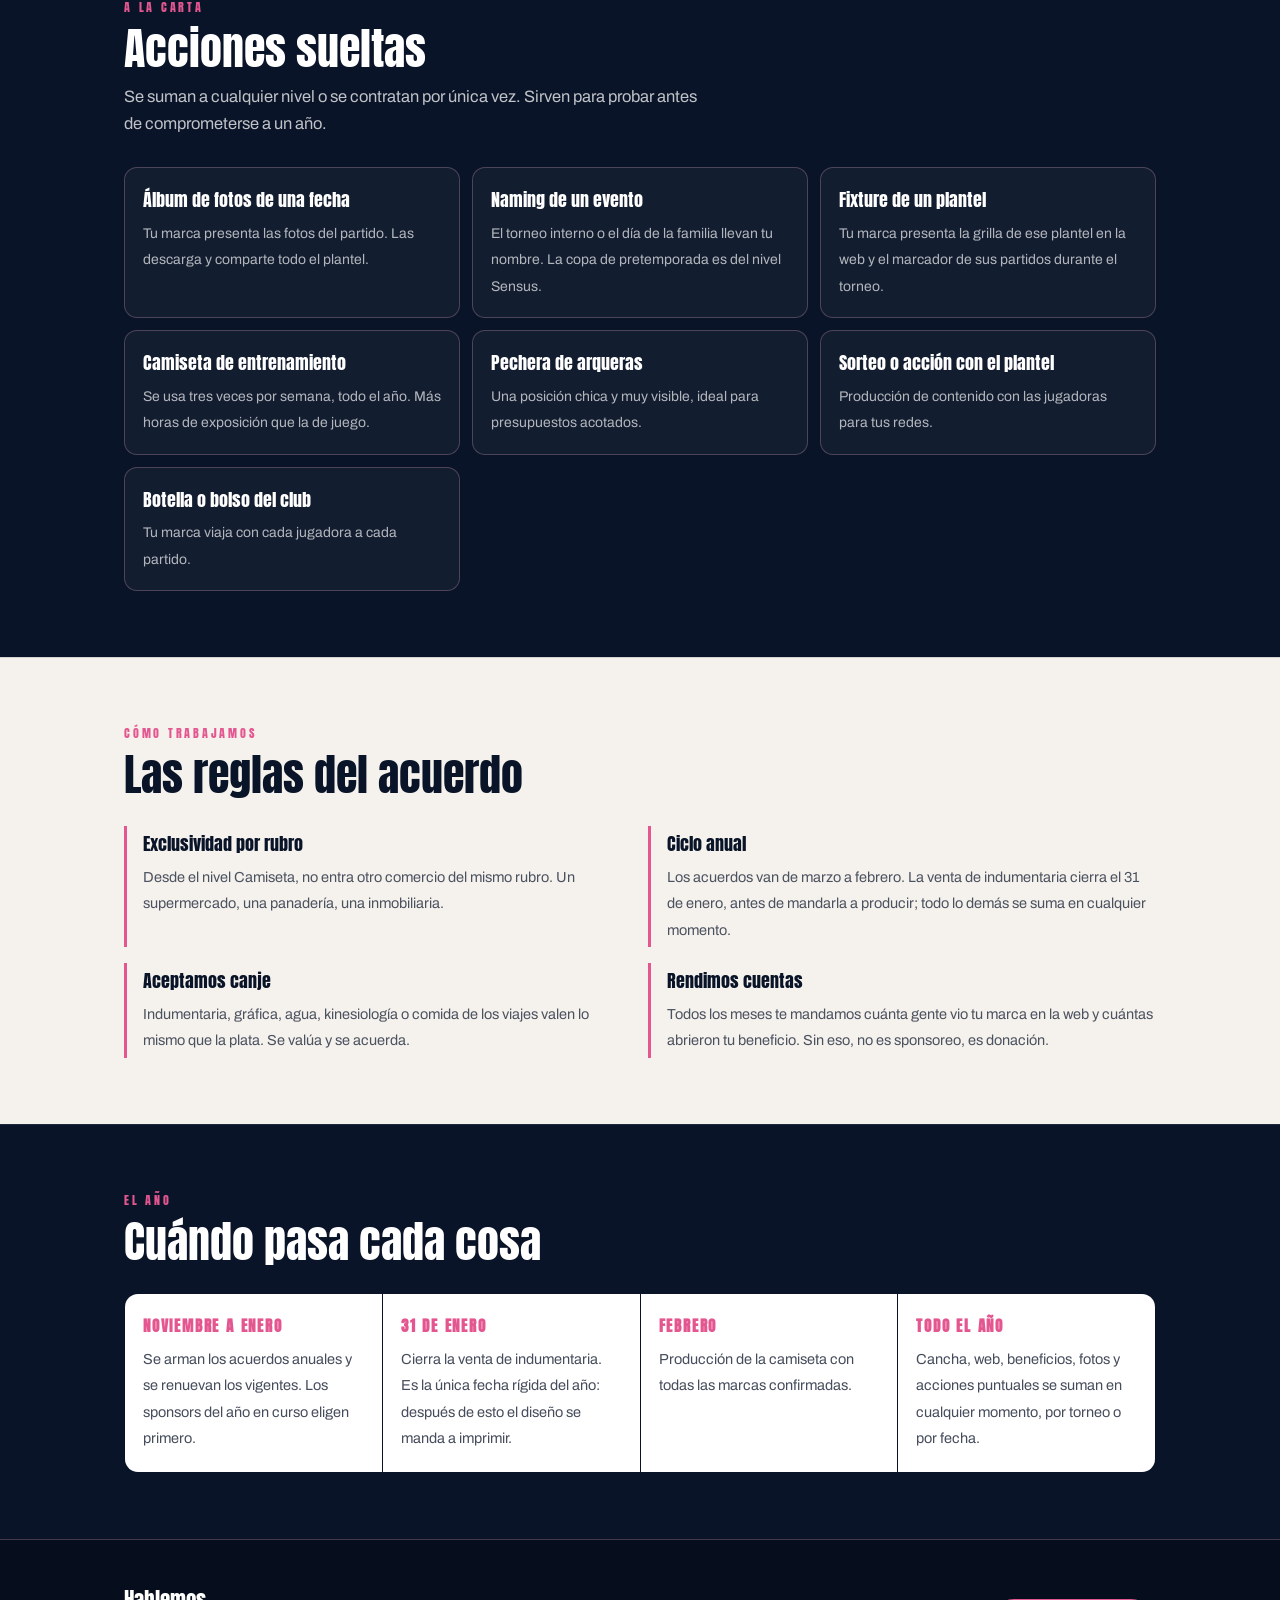
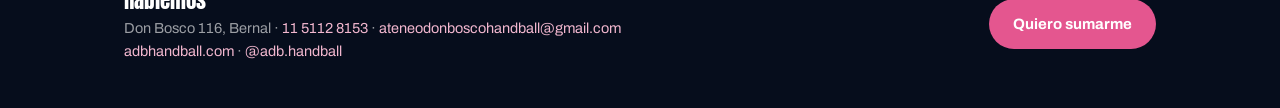
==== commit adff5d06: "Sumar Cadetas y Juveniles a las categorías Van entre Menores y Juniors, con edades estimadas y DT y " ====
--- a/plan-sponsoreo.html
+++ b/plan-sponsoreo.html
@@ -198,7 +198,7 @@
 <section>
   <div class="wrap">
     <p class="rotulo">La camiseta</p>
-    <h2 class="h2">Siete posiciones,<br>nueve categorías cada una</h2>
+    <h2 class="h2">Siete posiciones,<br><span id="n-categorias">todas las</span> categorías cada una</h2>
     <p class="bajada" style="margin-top:14px">Todos los planteles del club usan el mismo diseño. Quien toma una posición aparece en todas las camisetas, en todas las canchas donde jugamos, todos los fines de semana de la temporada.</p>
 
     <div class="camiseta-grid">
@@ -340,7 +340,7 @@
 const PLAN = {
 
   principios: [
-    { t:"Una marca, todas las categorías", d:"Quien toma una posición aparece en las nueve categorías del club, de minis a maxihandball. La misma marca, en el mismo lugar, en toda la indumentaria." },
+    { t:"Una marca, todas las categorías", d:"Quien toma una posición aparece en todas las categorías del club, de minis a maxihandball. La misma marca, en el mismo lugar, en toda la indumentaria." },
     { t:"Espacios definidos", d:"Cada lugar de la camiseta, de la cancha y de la web está delimitado y tiene su medida. Se sabe exactamente qué se contrata y cómo se va a ver." },
     { t:"Exclusividad por rubro", d:"Desde el nivel Camiseta, no entra otro comercio del mismo rubro. Un supermercado, una panadería, una inmobiliaria." },
     { t:"Rendimos cuentas", d:"Todos los meses te contamos cuánta gente vio tu marca en la web y cuántas usaron tu beneficio. Sin números, no es sponsoreo." }
@@ -388,12 +388,12 @@
 
     { orden:"Nivel 3", nombre:"Camiseta", destacado:true, para:"Para la marca que quiere quedarse todo el año.",
       hereda:"Todo lo del nivel Cancha",
-      items:["Tu logo en una posición de la camiseta, en las nueve categorías","Exclusividad en tu rubro","Presentás la votación de la figura un mes al año","Una producción de fotos con un plantel"],
+      items:["Tu logo en una posición de la camiseta, en todas las categorías","Exclusividad en tu rubro","Presentás la votación de la figura un mes al año","Una producción de fotos con un plantel"],
       precio:"A convenir", cupos:"6 lugares · 2 posiciones mayores y 4 menores", vigencia:"Solo anual" },
 
     { orden:"Nivel 4", nombre:"Sensus", top:true, para:"Un solo sponsor por temporada. El que le pone el nombre al año.",
       hereda:"Todo lo del nivel Camiseta",
-      items:["El pecho de la camiseta, en las nueve categorías","Naming de la copa de pretemporada del club","Presentás el marcador de la web todo el año","Presencia en todas las comunicaciones del club"],
+      items:["El pecho de la camiseta, en todas las categorías","Naming de la copa de pretemporada del club","Presentás el marcador de la web todo el año","Presencia en todas las comunicaciones del club"],
       precio:"A convenir", cupos:"1 lugar por temporada", vigencia:"Solo anual" }
   ],
 
@@ -426,9 +426,12 @@
 const $ = s => document.querySelector(s);
 const wsp = t => "https://wa.me/"+DATOS.contacto.wsp+"?text="+encodeURIComponent(t);
 const partidosDeLocal = DATOS.planteles.reduce((t,pl)=>t+pl.partidos.filter(p=>p.c==="L").length, 0);
+const totalCategorias = DATOS.categorias.filter(c=>!c.especial).length;
+const EN_LETRAS = ["", "una", "dos", "tres", "cuatro", "cinco", "seis", "siete", "ocho", "nueve", "diez", "once", "doce"];
+$("#n-categorias").textContent = EN_LETRAS[totalCategorias] || totalCategorias;
 
 $("#cifras").innerHTML = DATOS.numeros.map(c =>
-  '<div class="cifra"><b>'+(c.calc==="local" ? partidosDeLocal : c.b)+'</b><span>'+c.l+'</span></div>').join("");
+  '<div class="cifra"><b>'+(c.calc==="local" ? partidosDeLocal : c.b)+'</b><span>'+c.l.replace("{categorias}", totalCategorias)+'</span></div>').join("");
 
 $("#principios").innerHTML = PLAN.principios.map(p =>
   '<article class="principio"><h3 class="h3">'+p.t+'</h3><p>'+p.d+'</p></article>').join("");
